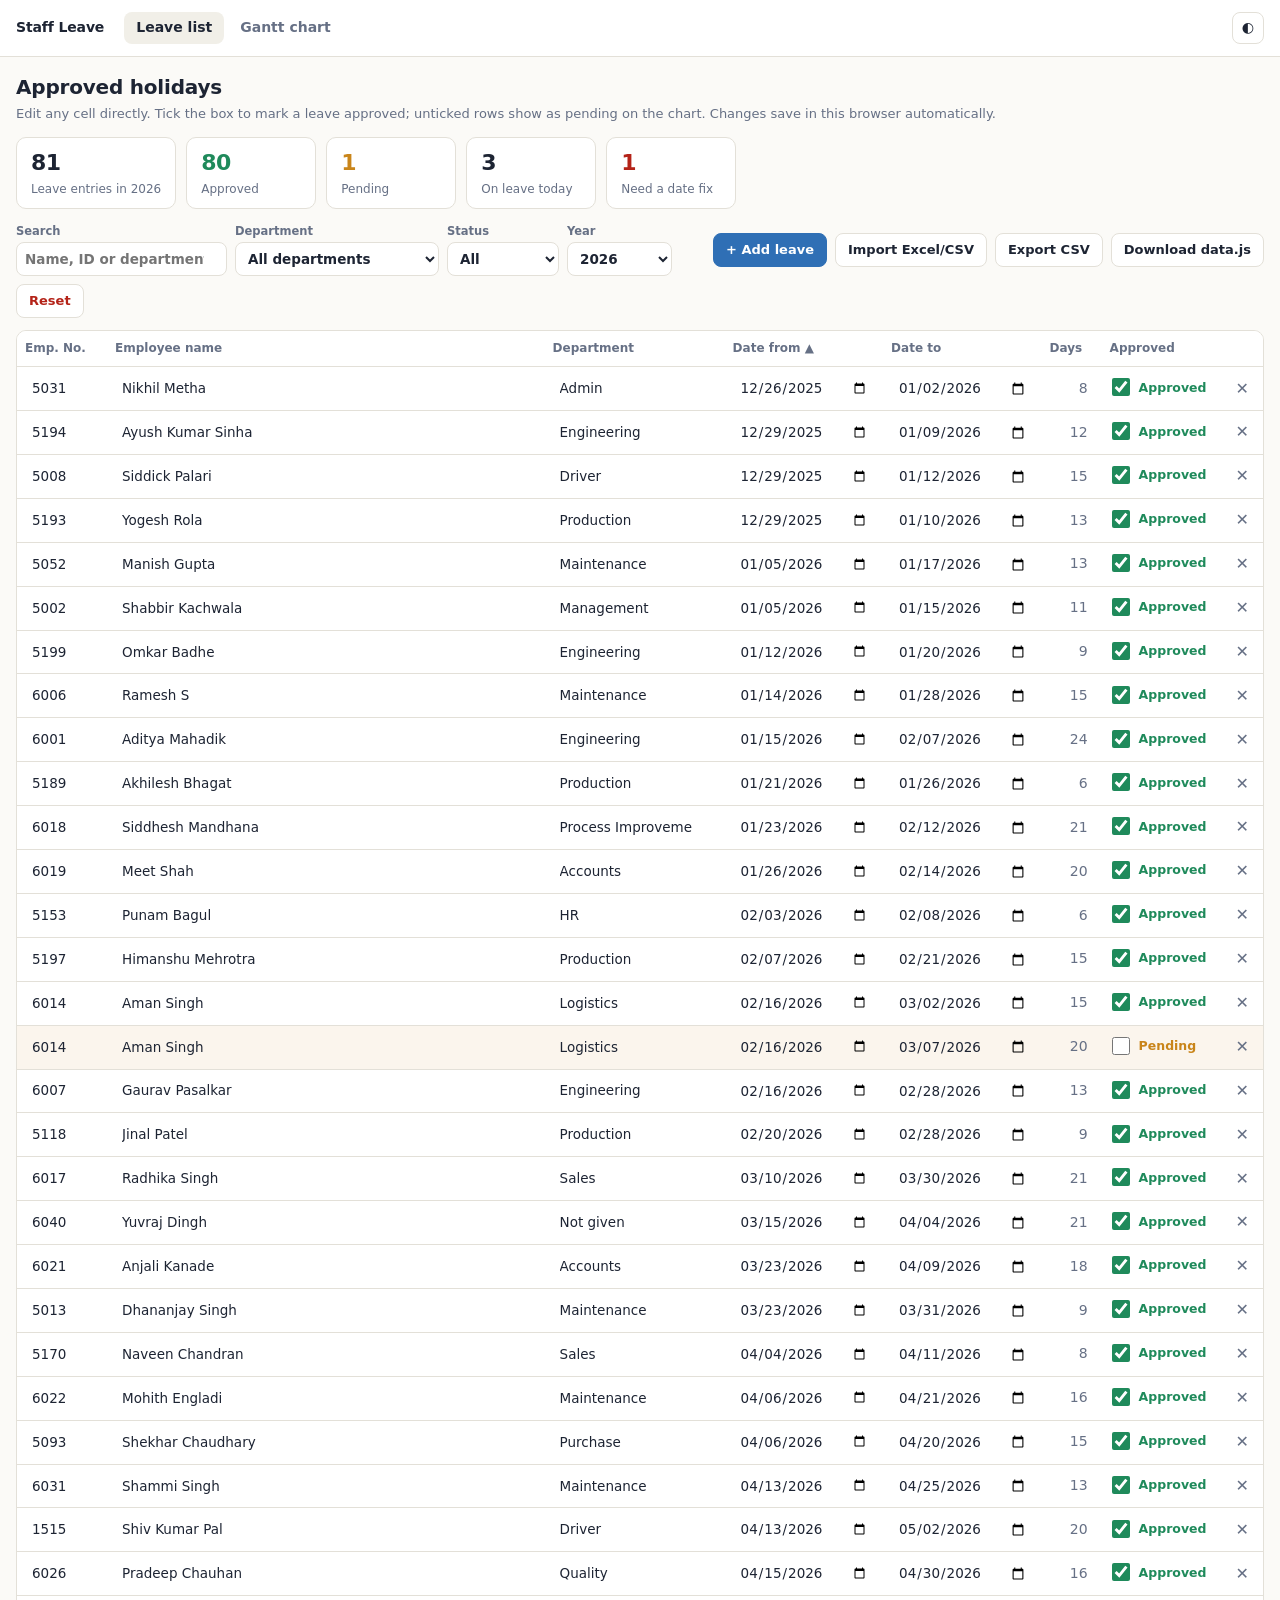
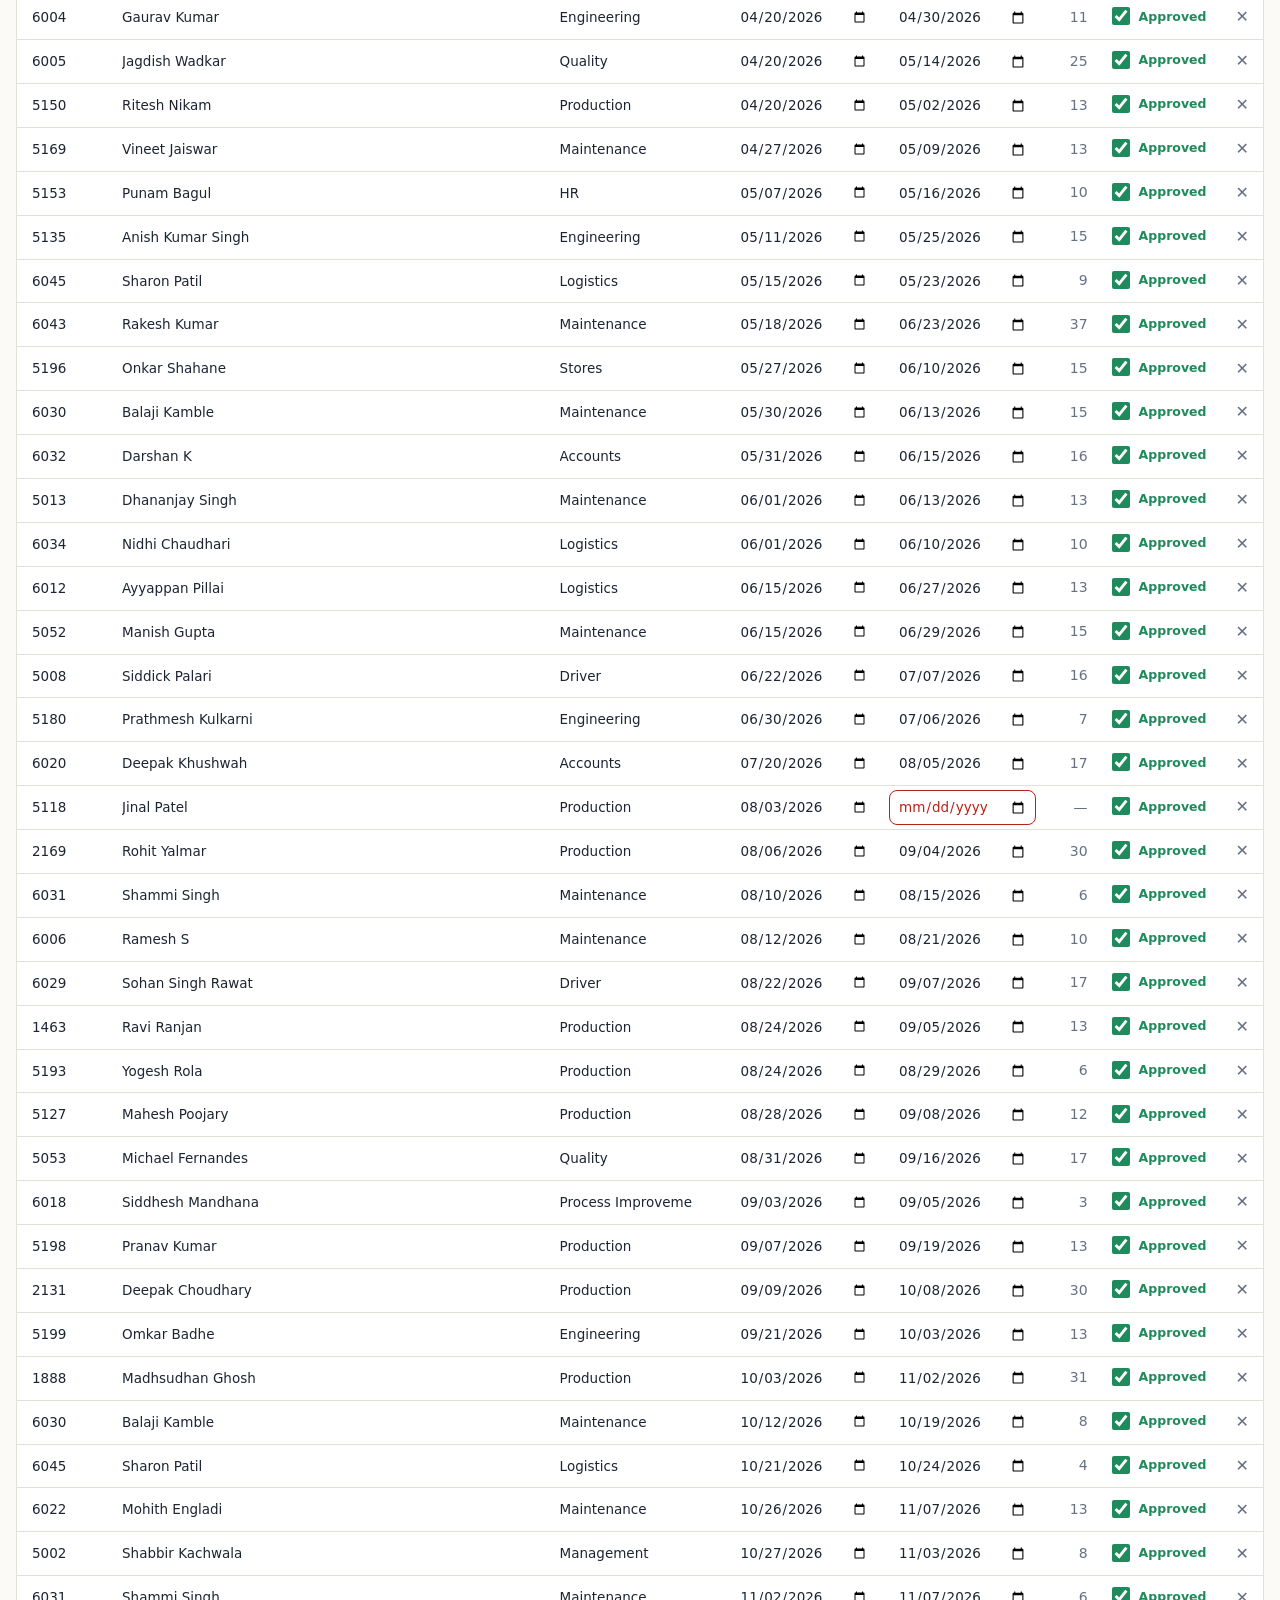
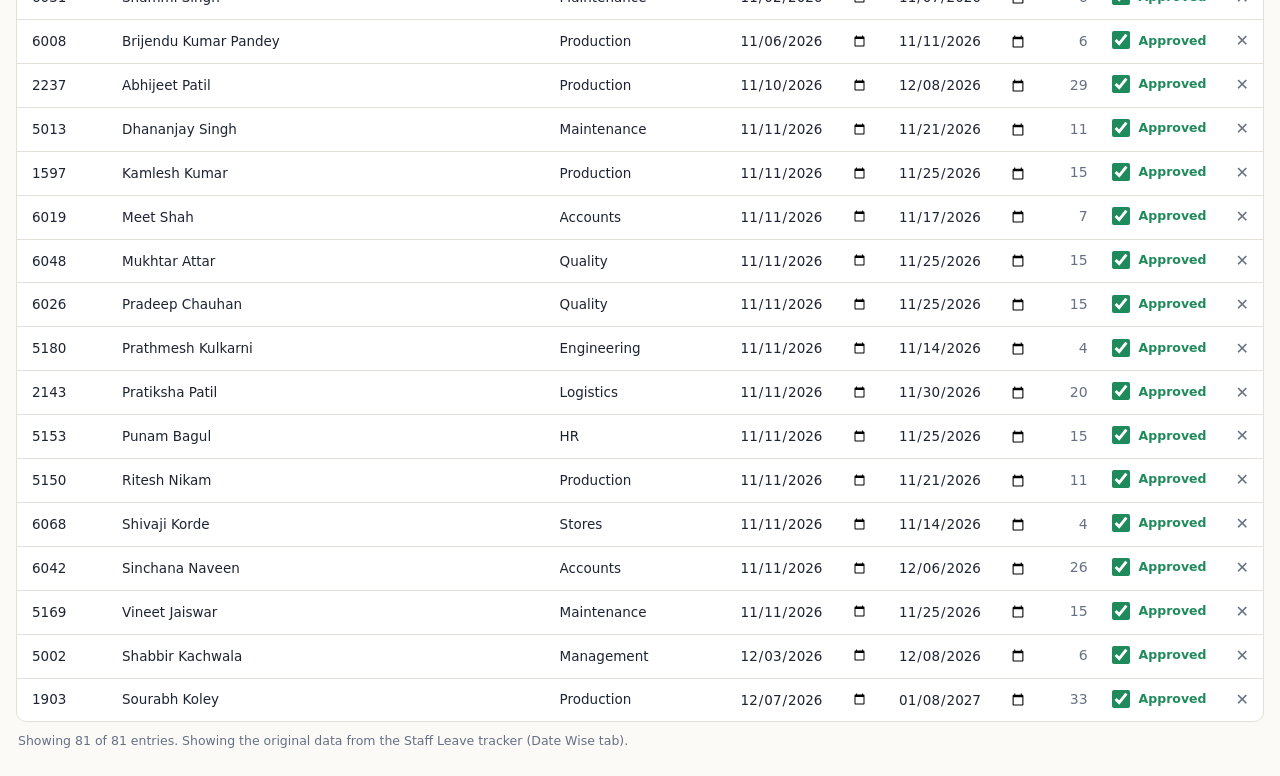
==== index.html @ ffdde956 "Staff leave list and Gantt chart Co-Authored-By: Claude Opus 5.5 <noreply@anthropic.com>" ====
<!DOCTYPE html>
<html lang="en">
<head>
<meta charset="utf-8">
<meta name="viewport" content="width=device-width, initial-scale=1">
<title>Staff Leave List</title>
<link rel="stylesheet" href="style.css">
</head>
<body>
<div class="top">
  <span class="brand">Staff Leave</span>
  <nav class="tabs"><a href="index.html" class="on">Leave list</a><a href="gantt.html">Gantt chart</a></nav>
  <span class="spacer"></span>
  <button class="icon-btn" id="themeBtn" title="Toggle light/dark">◐</button>
</div>
<main>
  <h1>Approved holidays</h1>
  <p class="sub">Edit any cell directly. Tick the box to mark a leave approved; unticked rows show as pending on the chart. Changes save in this browser automatically.</p>

  <div class="stats" id="stats"></div>

  <div class="bar">
    <label class="field">Search<input id="q" type="search" placeholder="Name, ID or department"></label>
    <label class="field">Department<select id="fDept"><option value="">All departments</option></select></label>
    <label class="field">Status<select id="fStatus"><option value="">All</option><option value="1">Approved</option><option value="0">Pending</option></select></label>
    <label class="field">Year<select id="fYear"><option value="2026">2026</option><option value="">All years</option></select></label>
    <span class="spacer"></span>
    <button class="btn primary" id="addBtn">+ Add leave</button>
    <button class="btn" id="importBtn" title="Import an Excel or CSV file with ID, Name, Department, From, To">Import Excel/CSV</button>
    <input type="file" id="file" accept=".xlsx,.xls,.csv" hidden>
    <button class="btn" id="csvBtn">Export CSV</button>
    <button class="btn" id="jsBtn" title="Download a data.js to commit to the repo so everyone sees the same starting data">Download data.js</button>
    <button class="btn danger" id="resetBtn">Reset</button>
  </div>

  <div class="card list-wrap">
    <table class="list">
      <thead><tr>
        <th data-k="id" style="width:90px">Emp. No.</th>
        <th data-k="name">Employee name</th>
        <th data-k="dept" style="width:180px">Department</th>
        <th data-k="from" style="width:150px">Date from</th>
        <th data-k="to" style="width:150px">Date to</th>
        <th data-k="days" style="width:60px">Days</th>
        <th data-k="approved" style="width:120px">Approved</th>
        <th style="width:40px"></th>
      </tr></thead>
      <tbody id="tb"></tbody>
    </table>
  </div>
  <p class="note" id="foot"></p>
  <datalist id="depts"></datalist>
</main>

<script src="data.js"></script>
<script src="shared.js"></script>
<script>
initTheme();
let rows = Store.load();
let sortK = "from", sortDir = 1;
const $ = id => document.getElementById(id);

function persist() { Store.save(rows); renderStats(); }

function deptList() { return [...new Set(rows.map(r => r.dept).filter(Boolean))].sort(); }

function refreshDeptOptions() {
  const cur = $("fDept").value;
  $("fDept").innerHTML = `<option value="">All departments</option>` + deptList().map(d => `<option${d === cur ? " selected" : ""}>${esc(d)}</option>`).join("");
  $("depts").innerHTML = deptList().map(d => `<option value="${esc(d)}">`).join("");
}

function visible() {
  const q = $("q").value.trim().toLowerCase(), dep = $("fDept").value, st = $("fStatus").value, yr = $("fYear").value;
  return rows.filter(r => {
    if (q && !`${r.id} ${r.name} ${r.dept}`.toLowerCase().includes(q)) return false;
    if (dep && r.dept !== dep) return false;
    if (st && String(+r.approved) !== st) return false;
    if (yr) {
      const f = r.from || "", t = r.to || r.from || "";
      if (r._new) return true;
      if (!(f.slice(0, 4) <= yr && (t || f).slice(0, 4) >= yr)) return false;
    }
    return true;
  }).sort((a, b) => {
    if (a._new !== b._new) return a._new ? -1 : 1;
    let x = sortK === "days" ? (leaveDays(a) ?? -1) : a[sortK], y = sortK === "days" ? (leaveDays(b) ?? -1) : b[sortK];
    if (typeof x === "boolean") { x = +x; y = +y; }
    return (x > y ? 1 : x < y ? -1 : 0) * sortDir || (a.name > b.name ? 1 : -1);
  });
}

function renderStats() {
  const yr = $("fYear").value;
  const inYr = rows.filter(r => !yr || ((r.from || "").slice(0, 4) <= yr && ((r.to || r.from || "").slice(0, 4) >= yr)));
  const ap = inYr.filter(r => r.approved).length;
  const today = toISO(new Date());
  const now = new Set(rows.filter(r => r.approved && r.from <= today && r.to >= today).map(r => r.id)).size;
  const bad = rows.filter(r => leaveDays(r) == null).length;
  $("stats").innerHTML =
    `<div class="stat"><b>${inYr.length}</b><span>Leave entries${yr ? " in " + yr : ""}</span></div>` +
    `<div class="stat"><b style="color:var(--ok)">${ap}</b><span>Approved</span></div>` +
    `<div class="stat"><b style="color:var(--pending)">${inYr.length - ap}</b><span>Pending</span></div>` +
    `<div class="stat"><b>${now}</b><span>On leave today</span></div>` +
    (bad ? `<div class="stat"><b class="warn">${bad}</b><span>Need a date fix</span></div>` : "");
}

function render() {
  const vis = visible();
  $("tb").innerHTML = vis.map(r => {
    const d = leaveDays(r);
    const badFrom = !validISO(r.from), badTo = !validISO(r.to) || (validISO(r.from) && r.to < r.from);
    return `<tr data-u="${r.uid}" class="${r.approved ? "" : "pend"}">
      <td><input class="cell" data-f="id" value="${esc(r.id)}" placeholder="ID"></td>
      <td><input class="cell" data-f="name" value="${esc(r.name)}" placeholder="Employee name"></td>
      <td><input class="cell" data-f="dept" value="${esc(r.dept)}" list="depts" placeholder="Department"></td>
      <td><input class="cell${badFrom ? " bad" : ""}" type="date" data-f="from" value="${esc(r.from)}"></td>
      <td><input class="cell${badTo ? " bad" : ""}" type="date" data-f="to" value="${esc(r.to)}" ${badTo ? 'title="Missing or before the start date"' : ""}></td>
      <td class="days">${d ?? "—"}</td>
      <td><label class="ok-toggle"><input type="checkbox" data-f="approved" ${r.approved ? "checked" : ""}>${r.approved ? '<span class="y">Approved</span>' : '<span class="p">Pending</span>'}</label></td>
      <td><button class="del" title="Delete this leave" data-del>✕</button></td>
    </tr>`;
  }).join("") || `<tr><td colspan="8" class="empty">No leave matches these filters.</td></tr>`;
  $("foot").textContent = `Showing ${vis.length} of ${rows.length} entries. ` +
    (Store.isCustom() ? "You have local edits in this browser." : "Showing the original data from the Staff Leave tracker (Date Wise tab).");
  document.querySelectorAll("table.list th[data-k]").forEach(th => {
    th.textContent = th.textContent.replace(/ [▲▼]$/, "") + (th.dataset.k === sortK ? (sortDir > 0 ? " ▲" : " ▼") : "");
  });
  renderStats();
}

$("tb").addEventListener("change", e => {
  const tr = e.target.closest("tr[data-u]"); if (!tr) return;
  const r = rows.find(x => x.uid === tr.dataset.u); const f = e.target.dataset.f; if (!f) return;
  r[f] = f === "approved" ? e.target.checked : e.target.value.trim();
  if (f === "from" && validISO(r.from) && (!validISO(r.to) || r.to < r.from)) r.to = r.from;
  persist();
  if (f === "dept") refreshDeptOptions();
  // re-render only the row so focus/typing flow isn't lost
  const keepFocus = document.activeElement?.dataset?.f;
  render();
  if (keepFocus) document.querySelector(`tr[data-u="${r.uid}"] [data-f="${keepFocus}"]`)?.focus();
});
$("tb").addEventListener("click", e => {
  if (!e.target.hasAttribute("data-del")) return;
  const tr = e.target.closest("tr"); const r = rows.find(x => x.uid === tr.dataset.u);
  if (!confirm(`Delete leave for ${r.name || "this row"} (${fmt(r.from)} – ${fmt(r.to)})?`)) return;
  rows = rows.filter(x => x !== r); persist(); render();
});
document.querySelector("table.list thead").addEventListener("click", e => {
  const k = e.target.dataset.k; if (!k) return;
  sortDir = sortK === k ? -sortDir : 1; sortK = k; render();
});
["q", "fDept", "fStatus", "fYear"].forEach(id => $(id).addEventListener("input", render));

$("addBtn").addEventListener("click", () => {
  const today = toISO(new Date());
  rows.forEach(r => delete r._new);
  const r = { uid: uid(), id: "", name: "", dept: "", from: today, to: today, approved: false, _new: true };
  rows.unshift(r); persist(); render();
  document.querySelector(`tr[data-u="${r.uid}"] [data-f="id"]`)?.focus();
});

$("resetBtn").addEventListener("click", () => {
  if (!confirm("Discard all changes made in this browser and go back to the original sheet data?")) return;
  rows = Store.reset(); refreshDeptOptions(); render();
});

function download(name, text, type) {
  const a = document.createElement("a");
  a.href = URL.createObjectURL(new Blob([text], { type })); a.download = name; a.click();
  setTimeout(() => URL.revokeObjectURL(a.href), 1000);
}
$("csvBtn").addEventListener("click", () => {
  const q = v => `"${String(v ?? "").replace(/"/g, '""')}"`;
  const out = [["Employee No", "Employee Name", "Department", "Date From", "Date To", "Days", "Approved"].join(",")]
    .concat(rows.map(r => [r.id, r.name, r.dept, r.from, r.to, leaveDays(r) ?? "", r.approved ? "Yes" : "No"].map(q).join(",")));
  download("staff-leave.csv", out.join("\n"), "text/csv");
});
$("jsBtn").addEventListener("click", () => {
  const body = rows.map(r => "  " + JSON.stringify([r.id, r.name, r.dept, r.from, r.to, !!r.approved])).join(",\n");
  const hol = JSON.stringify(window.HOLIDAYS, null, 2);
  download("data.js", `// Exported from the Leave list page on ${toISO(new Date())}\nwindow.SEED_LEAVES = [\n${body}\n].map(([id, name, dept, from, to, approved]) => ({ id, name, dept, from, to, approved }));\n\nwindow.HOLIDAYS = ${hol};\n`, "text/javascript");
});

// ---- Import Excel / CSV ----
$("importBtn").addEventListener("click", () => $("file").click());
function loadXLSX() {
  if (window.XLSX) return Promise.resolve();
  return new Promise((ok, fail) => {
    const s = document.createElement("script");
    s.src = "https://cdnjs.cloudflare.com/ajax/libs/xlsx/0.18.5/xlsx.full.min.js";
    s.onload = ok; s.onerror = () => fail(new Error("Could not load the Excel reader"));
    document.head.appendChild(s);
  });
}
$("file").addEventListener("change", async e => {
  const file = e.target.files[0]; e.target.value = ""; if (!file) return;
  try {
    await loadXLSX();
    const wb = XLSX.read(await file.arrayBuffer(), { type: "array", cellDates: false, raw: true });
    const ws = wb.Sheets[wb.SheetNames.includes("Date Wise") ? "Date Wise" : wb.SheetNames[0]];
    const grid = XLSX.utils.sheet_to_json(ws, { header: 1, raw: true, defval: "" });
    // find the header row
    const hi = grid.findIndex(r => r.some(c => /name/i.test(c)) && r.some(c => /from/i.test(c)));
    if (hi < 0) throw new Error("Couldn't find a header row with Name and From/To columns.");
    const H = grid[hi].map(c => String(c).toLowerCase().trim());
    const col = (...re) => H.findIndex(h => re.some(x => x.test(h)));
    let cId = col(/^id$/, /emp.*(no|num|id)/, /^id\b/), cName = col(/name/), cDept = col(/dep/), cFrom = col(/from/, /start/), cTo = col(/^to$/, /\bto\b/, /end/), cAp = col(/approv/, /status/);
    if (cDept < 0 && H[cName + 1] === "") cDept = cName + 1; // the tracker's unlabeled dept column
    const out = [];
    for (const r of grid.slice(hi + 1)) {
      const name = String(r[cName] ?? "").trim(); if (!name) continue;
      const { from, to } = smartRange(r[cFrom], r[cTo]);
      if (!from && !to) continue;
      const apRaw = cAp >= 0 ? String(r[cAp]).toLowerCase() : "yes";
      out.push({ uid: uid(), id: String(r[cId] ?? "").trim(), name, dept: String(r[cDept] ?? "").trim() || "Not given", from, to,
        approved: !/^(no|n|false|0|pending|rejected)$/.test(apRaw.trim()) });
    }
    if (!out.length) throw new Error("No leave rows found in that file.");
    const replace = confirm(`Found ${out.length} leave rows in "${file.name}".\n\nOK = replace the current list\nCancel = add them to the current list`);
    rows = replace ? out : rows.concat(out);
    persist(); refreshDeptOptions(); $("fYear").value = ""; render();
  } catch (err) { alert(err.message); }
});

refreshDeptOptions();
render();
</script>
</body>
</html>
---- style.css ----
:root {
  --bg: #fbfaf7; --surface: #ffffff; --ink: #1d2433; --muted: #667085; --line: #e3e0d8;
  --weekend: #eceae3; --hol: #fde3b0; --hol-ink: #8a4b00; --hol-edge: #e8a13d;
  --leave: #2f6fb5; --pending: #c9851a; --group: #f3f1ea; --accent: #2f6fb5;
  --ok: #1f8a5b; --warn: #b42318; --today: #d1453b; --chip: #f1efe8; --input: #ffffff;
  --heat1: #e6eef8; --heat2: #bcd2ee; --heat3: #7fa8dc;
  color-scheme: light;
}
@media (prefers-color-scheme: dark) {
  :root:not([data-theme="light"]) {
    --bg: #14171d; --surface: #1b1f27; --ink: #e8eaf0; --muted: #98a1b3; --line: #2c323d;
    --weekend: #242934; --hol: #5a3a0c; --hol-ink: #ffcf85; --hol-edge: #b8792a;
    --leave: #5b9bdc; --pending: #e0a240; --group: #20252e; --accent: #5b9bdc;
    --ok: #4cc38a; --warn: #f97066; --today: #ff6b5e; --chip: #252a34; --input: #141821;
    --heat1: #1f3047; --heat2: #2b4a73; --heat3: #3d6aa6;
    color-scheme: dark;
  }
}
:root[data-theme="dark"] {
  --bg: #14171d; --surface: #1b1f27; --ink: #e8eaf0; --muted: #98a1b3; --line: #2c323d;
  --weekend: #242934; --hol: #5a3a0c; --hol-ink: #ffcf85; --hol-edge: #b8792a;
  --leave: #5b9bdc; --pending: #e0a240; --group: #20252e; --accent: #5b9bdc;
  --ok: #4cc38a; --warn: #f97066; --today: #ff6b5e; --chip: #252a34; --input: #141821;
  --heat1: #1f3047; --heat2: #2b4a73; --heat3: #3d6aa6;
  color-scheme: dark;
}
* { box-sizing: border-box; }
body { margin: 0; background: var(--bg); color: var(--ink); font: 14px/1.4 "Avenir Next", "Segoe UI", system-ui, -apple-system, Helvetica, Arial, sans-serif; }
a { color: var(--accent); }
button, input, select { font: inherit; color: inherit; }

/* Top bar */
.top { display: flex; align-items: center; gap: 12px; flex-wrap: wrap; padding: 12px 16px; border-bottom: 1px solid var(--line); background: var(--surface); position: sticky; top: 0; z-index: 20; }
.brand { font-weight: 700; letter-spacing: -0.01em; margin-right: 8px; }
.tabs { display: flex; gap: 4px; }
.tabs a { text-decoration: none; color: var(--muted); padding: 6px 12px; border-radius: 8px; font-weight: 600; }
.tabs a.on { background: var(--chip); color: var(--ink); }
.spacer { flex: 1; }
.icon-btn { border: 1px solid var(--line); background: var(--surface); border-radius: 8px; padding: 5px 9px; cursor: pointer; }

main { padding: 16px; max-width: 1400px; margin: 0 auto; }
h1 { font-size: 20px; margin: 0 0 4px; font-weight: 650; letter-spacing: -0.01em; }
.sub { color: var(--muted); font-size: 13px; margin: 0 0 14px; }

/* Controls */
.bar { display: flex; flex-wrap: wrap; gap: 8px; align-items: center; margin-bottom: 12px; }
.field { display: inline-flex; flex-direction: column; gap: 3px; font-size: 11.5px; color: var(--muted); font-weight: 600; }
.field input, .field select, input.cell, select.cell { background: var(--input); border: 1px solid var(--line); border-radius: 8px; padding: 6px 8px; font-size: 13.5px; color: var(--ink); min-height: 34px; }
.btn { border: 1px solid var(--line); background: var(--surface); border-radius: 8px; padding: 7px 12px; cursor: pointer; font-weight: 600; font-size: 13px; min-height: 34px; }
.btn:hover { border-color: var(--muted); }
.btn.primary { background: var(--accent); border-color: var(--accent); color: #fff; }
.btn.danger { color: var(--warn); }
.chips { display: flex; flex-wrap: wrap; gap: 6px; }
.chip { border: 1px solid var(--line); background: var(--surface); border-radius: 999px; padding: 4px 10px; font-size: 12.5px; cursor: pointer; user-select: none; }
.chip.on { background: var(--accent); border-color: var(--accent); color: #fff; }
.chip .n { opacity: .7; margin-left: 4px; font-size: 11.5px; }

.stats { display: flex; flex-wrap: wrap; gap: 10px; margin-bottom: 14px; }
.stat { background: var(--surface); border: 1px solid var(--line); border-radius: 10px; padding: 10px 14px; min-width: 130px; }
.stat b { display: block; font-size: 22px; font-weight: 700; letter-spacing: -0.02em; }
.stat span { color: var(--muted); font-size: 12px; }

.card { background: var(--surface); border: 1px solid var(--line); border-radius: 10px; }
.muted { color: var(--muted); }
.note { color: var(--muted); font-size: 12.5px; margin: 10px 2px; }
.warn { color: var(--warn); }

/* Leave list */
.list-wrap { overflow-x: auto; }
table.list { width: 100%; border-collapse: collapse; min-width: 820px; }
table.list th { text-align: left; font-size: 12px; color: var(--muted); font-weight: 650; padding: 9px 8px; border-bottom: 1px solid var(--line); position: sticky; top: 0; background: var(--surface); cursor: pointer; white-space: nowrap; }
table.list td { padding: 4px 6px; border-bottom: 1px solid var(--line); vertical-align: middle; }
table.list tr:last-child td { border-bottom: 0; }
table.list tr.pend td { background: color-mix(in srgb, var(--pending) 8%, transparent); }
table.list input.cell, table.list select.cell { width: 100%; border-color: transparent; background: transparent; }
table.list input.cell:hover, table.list input.cell:focus { border-color: var(--line); background: var(--input); outline: none; }
table.list input.cell.bad { border-color: var(--warn); color: var(--warn); }
td.days { text-align: right; font-variant-numeric: tabular-nums; color: var(--muted); padding-right: 14px !important; }
.ok-toggle { display: inline-flex; align-items: center; gap: 6px; cursor: pointer; font-size: 12.5px; font-weight: 600; }
.ok-toggle input { width: 18px; height: 18px; accent-color: var(--ok); cursor: pointer; }
.ok-toggle .y { color: var(--ok); }
.ok-toggle .p { color: var(--pending); }
.del { border: 0; background: none; color: var(--muted); cursor: pointer; font-size: 16px; padding: 4px 8px; border-radius: 6px; }
.del:hover { color: var(--warn); background: var(--chip); }

/* Gantt */
.legend { display: flex; flex-wrap: wrap; gap: 8px 16px; margin: 4px 0 10px; font-size: 12.5px; color: var(--muted); }
.legend span { display: inline-flex; align-items: center; gap: 6px; }
.sw { width: 18px; height: 12px; border-radius: 3px; border: 1px solid var(--line); display: inline-block; }
.sw.l { background: var(--leave); border-color: var(--leave); }
.sw.p { background: repeating-linear-gradient(135deg, var(--pending) 0 3px, transparent 3px 6px); border-color: var(--pending); }
.sw.wk { background: var(--weekend); }
.sw.lw { background: color-mix(in srgb, var(--leave) 55%, var(--weekend)); border-color: var(--leave); }
.sw.hol { background: var(--hol); border-color: var(--hol-edge); }
.sw.td { background: var(--today); border-color: var(--today); width: 3px; }
.gwrap { overflow: auto; max-height: calc(100vh - 120px); border: 1px solid var(--line); border-radius: 10px; background: var(--surface); }
table.g { border-collapse: separate; border-spacing: 0; min-width: max-content; }
table.g th, table.g td { padding: 0; text-align: center; }
table.g .name { position: sticky; left: 0; z-index: 2; background: var(--surface); text-align: left; min-width: 190px; max-width: 190px; padding: 0 10px; border-right: 1px solid var(--line); border-bottom: 1px solid var(--line); white-space: nowrap; overflow: hidden; text-overflow: ellipsis; }
table.g .name small { color: var(--muted); font-weight: 400; margin-left: 4px; }
table.g thead th { position: sticky; background: var(--surface); z-index: 3; }
table.g thead tr:nth-child(1) th { top: 0; }
table.g thead tr:nth-child(2) th { top: 26px; }
table.g thead tr:nth-child(3) th { top: 44px; }
table.g thead .name { z-index: 4; }
.day { width: 26px; min-width: 26px; height: 28px; font-size: 11px; border-right: 1px solid var(--line); border-bottom: 1px solid var(--line); }
table.g.compact .day { width: 14px; min-width: 14px; font-size: 0; }
table.g.compact thead .dnum { font-size: 9px; }
thead .mon { height: 26px; font-size: 12px; font-weight: 650; text-align: left !important; padding-left: 8px !important; border-bottom: 1px solid var(--line); border-right: 1px solid var(--line); white-space: nowrap; overflow: hidden; }
thead .dow { font-size: 10px; color: var(--muted); height: 18px; border-bottom: 0; }
thead .dnum { height: 20px; }
.wk { background: var(--weekend); }
.hol { background: var(--hol); color: var(--hol-ink); }
thead .hol { font-weight: 700; }
.today { box-shadow: inset 2px 0 0 var(--today), inset -2px 0 0 var(--today); }
thead .today.dnum { background: var(--today); color: #fff; font-weight: 700; }
td.l { background: var(--leave); border-right-color: rgba(255,255,255,.22); }
td.l.wk { background: color-mix(in srgb, var(--leave) 55%, var(--weekend)); }
td.l.hol { background: color-mix(in srgb, var(--leave) 55%, var(--hol-edge)); }
td.p { background: repeating-linear-gradient(135deg, var(--pending) 0 3px, transparent 3px 6px); box-shadow: inset 0 2px 0 var(--pending), inset 0 -2px 0 var(--pending); }
td.l.s { border-top-left-radius: 6px; border-bottom-left-radius: 6px; }
td.l.e { border-top-right-radius: 6px; border-bottom-right-radius: 6px; }
tr.grp th, tr.grp td { background: var(--group); height: 24px; font-size: 12px; font-weight: 650; color: var(--muted); text-align: left; border-bottom: 1px solid var(--line); }
tr.grp .name { background: var(--group); }
tr.tot th, tr.tot td { font-size: 11px; font-weight: 650; height: 30px; position: sticky; bottom: 0; z-index: 1; background: var(--surface); border-top: 2px solid var(--line); }
tr.tot .name { z-index: 3; }
tr.tot td.h1 { background: var(--heat1); } tr.tot td.h2 { background: var(--heat2); } tr.tot td.h3 { background: var(--heat3); color: #fff; }
table.g.compact tr.tot td { font-size: 0; }
tbody tr:not(.grp):not(.tot):hover .name { background: var(--chip); }
.empty { padding: 40px; text-align: center; color: var(--muted); }

@media (max-width: 640px) {
  main { padding: 12px 16px; }
  table.g .name { min-width: 120px; max-width: 120px; }
  .stat { min-width: 0; flex: 1 1 40%; }
}
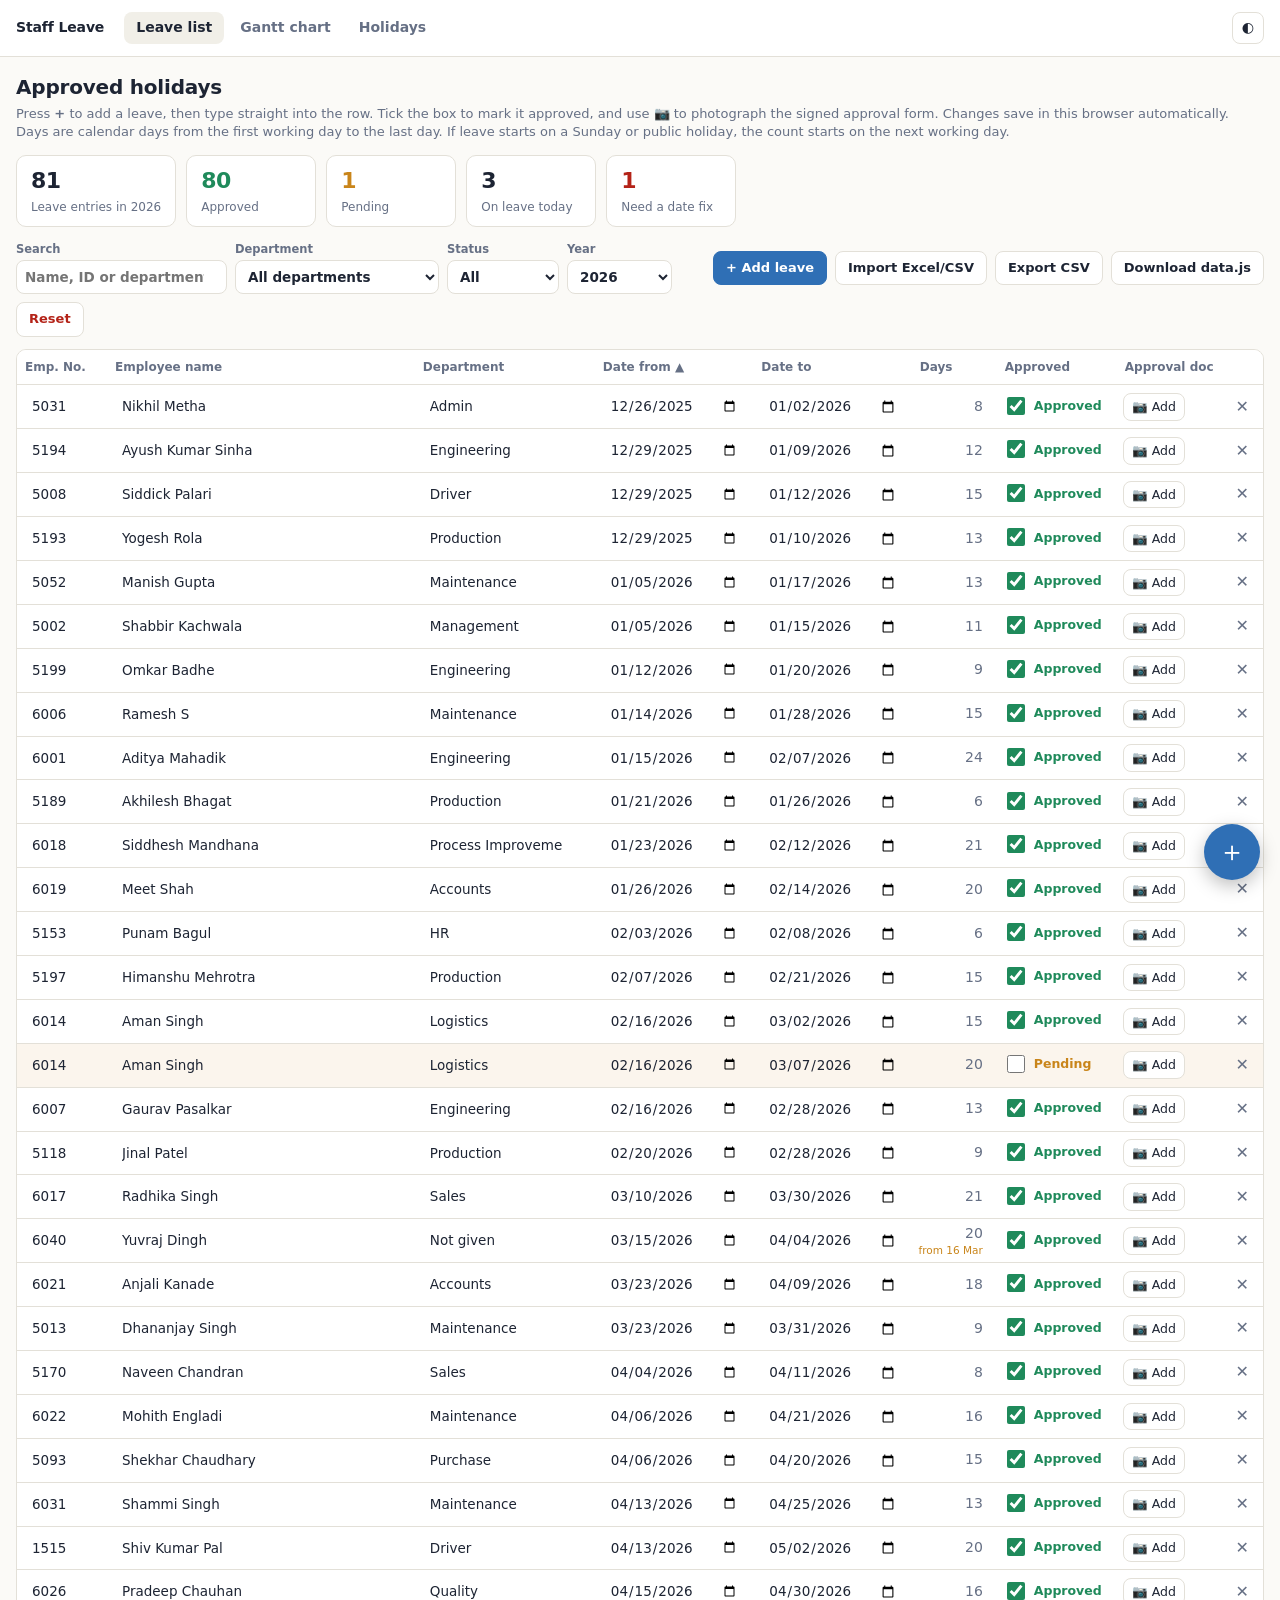
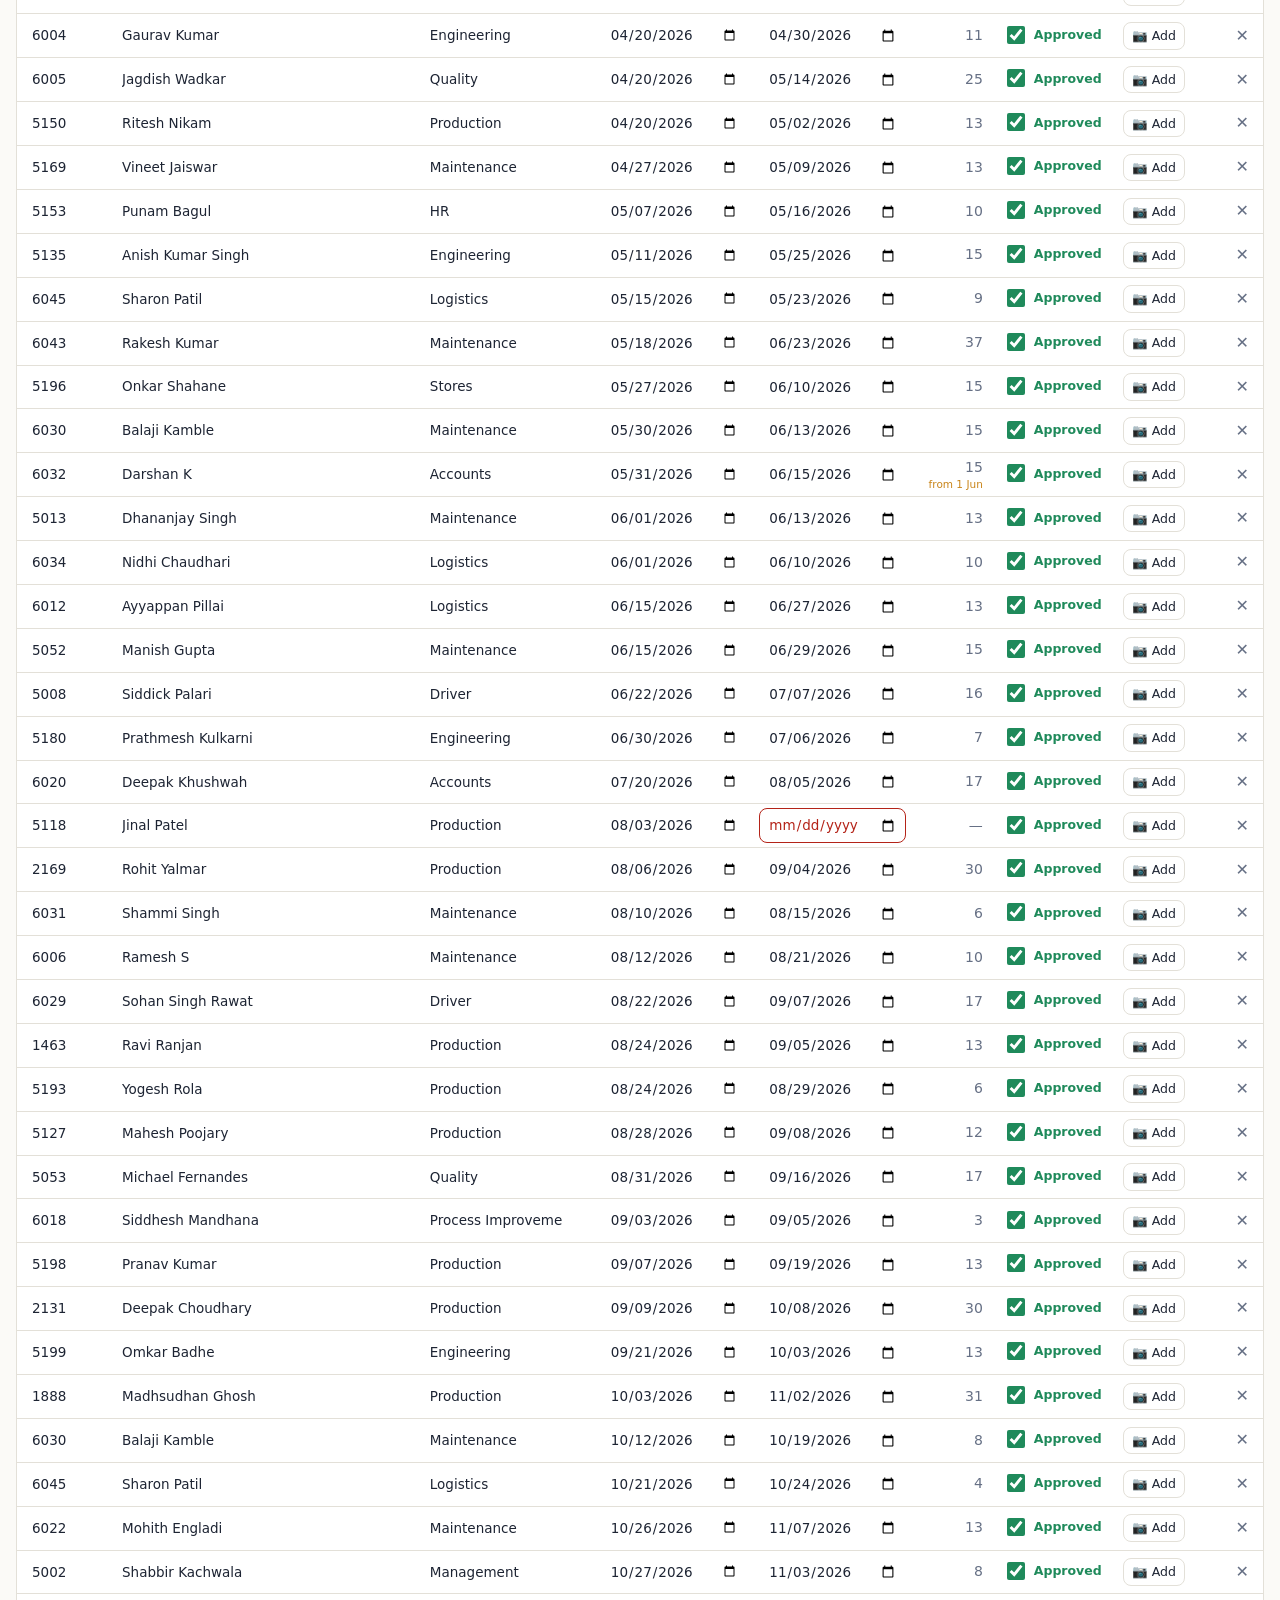
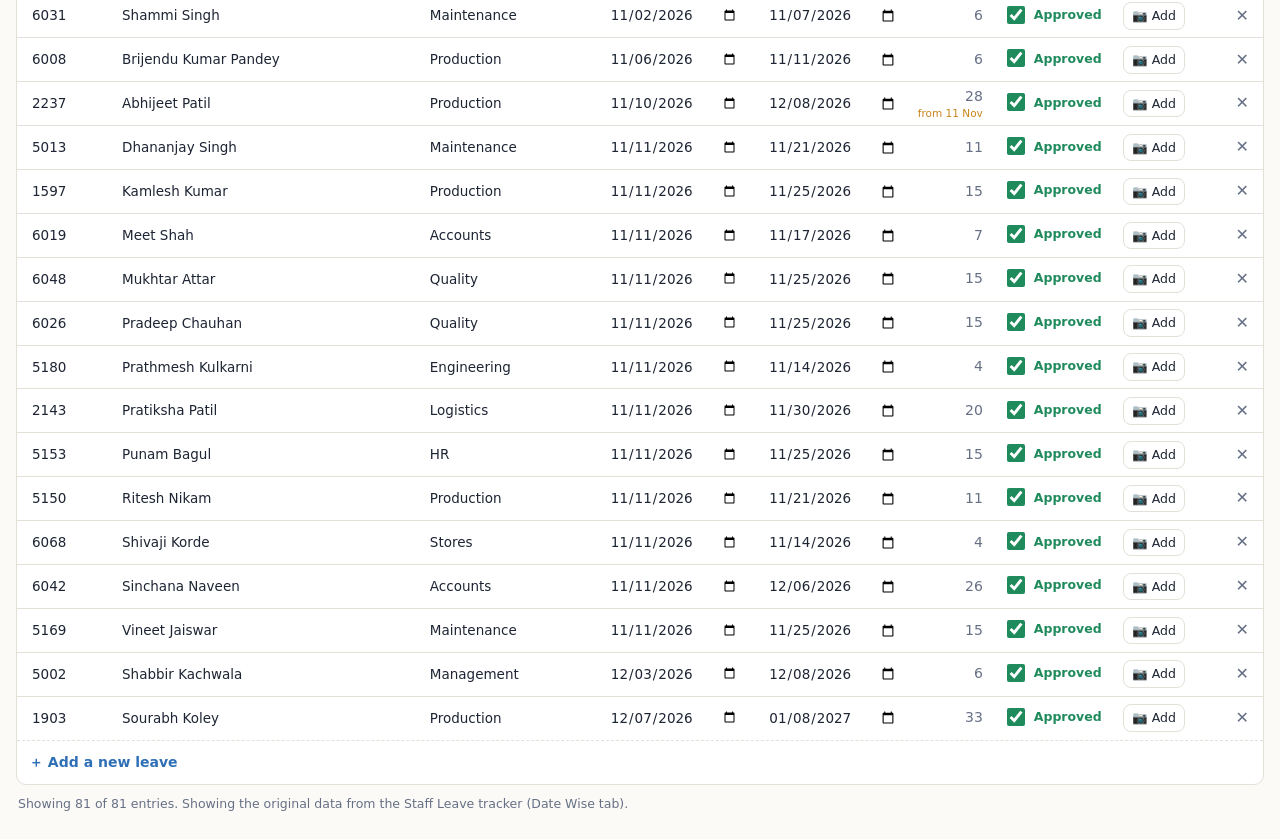
==== commit d31c4a0c: "Add leave via + row, approval photos, 2027 holidays, Sunday-only weekend, start-day rule Co-Authored" ====
--- a/index.html
+++ b/index.html
@@ -9,13 +9,14 @@
 <body>
 <div class="top">
   <span class="brand">Staff Leave</span>
-  <nav class="tabs"><a href="index.html" class="on">Leave list</a><a href="gantt.html">Gantt chart</a></nav>
+  <nav class="tabs"><a href="index.html" class="on">Leave list</a><a href="gantt.html">Gantt chart</a><a href="holidays.html">Holidays</a></nav>
   <span class="spacer"></span>
   <button class="icon-btn" id="themeBtn" title="Toggle light/dark">◐</button>
 </div>
 <main>
   <h1>Approved holidays</h1>
-  <p class="sub">Edit any cell directly. Tick the box to mark a leave approved; unticked rows show as pending on the chart. Changes save in this browser automatically.</p>
+  <p class="sub">Press <b>+</b> to add a leave, then type straight into the row. Tick the box to mark it approved, and use 📷 to photograph the signed approval form. Changes save in this browser automatically.<br>
+  Days are calendar days from the first working day to the last day. If leave starts on a Sunday or public holiday, the count starts on the next working day.</p>
 
   <div class="stats" id="stats"></div>
 
@@ -23,9 +24,10 @@
     <label class="field">Search<input id="q" type="search" placeholder="Name, ID or department"></label>
     <label class="field">Department<select id="fDept"><option value="">All departments</option></select></label>
     <label class="field">Status<select id="fStatus"><option value="">All</option><option value="1">Approved</option><option value="0">Pending</option></select></label>
-    <label class="field">Year<select id="fYear"><option value="2026">2026</option><option value="">All years</option></select></label>
+    <label class="field">Year<select id="fYear"><option value="2026">2026</option><option value="2027">2027</option><option value="">All years</option></select></label>
     <span class="spacer"></span>
-    <button class="btn primary" id="addBtn">+ Add leave</button>
+    <button class="btn primary" id="addBtn" title="Add a new leave line">+ Add leave</button>
+    <input type="file" id="cam" accept="image/*" capture="environment" hidden>
     <button class="btn" id="importBtn" title="Import an Excel or CSV file with ID, Name, Department, From, To">Import Excel/CSV</button>
     <input type="file" id="file" accept=".xlsx,.xls,.csv" hidden>
     <button class="btn" id="csvBtn">Export CSV</button>
@@ -41,13 +43,26 @@
         <th data-k="dept" style="width:180px">Department</th>
         <th data-k="from" style="width:150px">Date from</th>
         <th data-k="to" style="width:150px">Date to</th>
-        <th data-k="days" style="width:60px">Days</th>
+        <th data-k="days" style="width:80px">Days</th>
         <th data-k="approved" style="width:120px">Approved</th>
+        <th data-k="doc" style="width:96px">Approval doc</th>
         <th style="width:40px"></th>
       </tr></thead>
       <tbody id="tb"></tbody>
+      <tfoot><tr><td colspan="9"><button class="add-row" id="addRow">＋ Add a new leave</button></td></tr></tfoot>
     </table>
   </div>
+  <button class="fab" id="fab" title="Add a new leave" aria-label="Add a new leave">＋</button>
+  <dialog id="docDlg">
+    <div class="dlg-head"><b id="docTitle"></b><button class="del" id="docClose" aria-label="Close">✕</button></div>
+    <img id="docImg" alt="Signed approval document">
+    <div class="dlg-foot">
+      <button class="btn" id="docReplace">📷 Retake / replace</button>
+      <a class="btn" id="docSave" download>Download</a>
+      <span class="spacer"></span>
+      <button class="btn danger" id="docRemove">Remove photo</button>
+    </div>
+  </dialog>
   <p class="note" id="foot"></p>
   <datalist id="depts"></datalist>
 </main>
@@ -95,7 +110,7 @@
   const inYr = rows.filter(r => !yr || ((r.from || "").slice(0, 4) <= yr && ((r.to || r.from || "").slice(0, 4) >= yr)));
   const ap = inYr.filter(r => r.approved).length;
   const today = toISO(new Date());
-  const now = new Set(rows.filter(r => r.approved && r.from <= today && r.to >= today).map(r => r.id)).size;
+  const now = new Set(rows.filter(r => { const st = effStart(r); return r.approved && st && st <= today && r.to >= today; }).map(r => r.id)).size;
   const bad = rows.filter(r => leaveDays(r) == null).length;
   $("stats").innerHTML =
     `<div class="stat"><b>${inYr.length}</b><span>Leave entries${yr ? " in " + yr : ""}</span></div>` +
@@ -116,11 +131,12 @@
       <td><input class="cell" data-f="dept" value="${esc(r.dept)}" list="depts" placeholder="Department"></td>
       <td><input class="cell${badFrom ? " bad" : ""}" type="date" data-f="from" value="${esc(r.from)}"></td>
       <td><input class="cell${badTo ? " bad" : ""}" type="date" data-f="to" value="${esc(r.to)}" ${badTo ? 'title="Missing or before the start date"' : ""}></td>
-      <td class="days">${d ?? "—"}</td>
+      <td class="days">${d ?? "—"}${(() => { const s = effStart(r); return s && s !== r.from ? `<small title="Leave starts on a Sunday/holiday, so the count starts on the next working day">from ${fmt(s).replace(/ \d{4}$/, "")}</small>` : ""; })()}</td>
       <td><label class="ok-toggle"><input type="checkbox" data-f="approved" ${r.approved ? "checked" : ""}>${r.approved ? '<span class="y">Approved</span>' : '<span class="p">Pending</span>'}</label></td>
+      <td>${r.doc ? `<button class="doc-btn has" data-view title="View the signed approval">📄 View</button>` : `<button class="doc-btn" data-cam title="Take a photo of the signed approval form">📷 Add</button>`}</td>
       <td><button class="del" title="Delete this leave" data-del>✕</button></td>
     </tr>`;
-  }).join("") || `<tr><td colspan="8" class="empty">No leave matches these filters.</td></tr>`;
+  }).join("") || `<tr><td colspan="9" class="empty">No leave matches these filters.</td></tr>`;
   $("foot").textContent = `Showing ${vis.length} of ${rows.length} entries. ` +
     (Store.isCustom() ? "You have local edits in this browser." : "Showing the original data from the Staff Leave tracker (Date Wise tab).");
   document.querySelectorAll("table.list th[data-k]").forEach(th => {
@@ -141,11 +157,52 @@
   render();
   if (keepFocus) document.querySelector(`tr[data-u="${r.uid}"] [data-f="${keepFocus}"]`)?.focus();
 });
+let camFor = null, viewing = null;
 $("tb").addEventListener("click", e => {
-  if (!e.target.hasAttribute("data-del")) return;
-  const tr = e.target.closest("tr"); const r = rows.find(x => x.uid === tr.dataset.u);
+  const btn = e.target.closest("button"); if (!btn) return;
+  const tr = btn.closest("tr[data-u]"); if (!tr) return;
+  const r = rows.find(x => x.uid === tr.dataset.u);
+  if (btn.hasAttribute("data-cam")) { camFor = r; $("cam").click(); return; }
+  if (btn.hasAttribute("data-view")) { openDoc(r); return; }
+  if (!btn.hasAttribute("data-del")) return;
   if (!confirm(`Delete leave for ${r.name || "this row"} (${fmt(r.from)} – ${fmt(r.to)})?`)) return;
+  if (r.doc) Docs.del(r.uid).catch(() => {});
   rows = rows.filter(x => x !== r); persist(); render();
+});
+
+// ---- Approval photo ----
+$("cam").addEventListener("change", async e => {
+  const file = e.target.files[0]; e.target.value = "";
+  const r = camFor; camFor = null;
+  if (!file || !r) return;
+  try {
+    const blob = await shrinkImage(file);
+    await Docs.put(r.uid, blob);
+    r.doc = true; r.approved = true; // a signed form means it's approved
+    persist(); render();
+    if ($("docDlg").open) openDoc(r);
+  } catch (err) { alert("Couldn't save the photo: " + err.message); }
+});
+async function openDoc(r) {
+  viewing = r;
+  const blob = await Docs.get(r.uid).catch(() => null);
+  if (!blob) {
+    if (confirm("The photo for this leave isn't stored in this browser (it was taken on another device or the browser data was cleared). Take a new one?")) { camFor = r; $("cam").click(); }
+    return;
+  }
+  const url = URL.createObjectURL(blob);
+  $("docImg").src = url; $("docSave").href = url;
+  $("docSave").download = `approval-${(r.name || "leave").replace(/\W+/g, "-")}-${r.from}.jpg`;
+  $("docTitle").textContent = `${r.name} · ${fmt(r.from)} – ${fmt(r.to)}`;
+  if (!$("docDlg").open) $("docDlg").showModal();
+}
+$("docClose").addEventListener("click", () => $("docDlg").close());
+$("docDlg").addEventListener("click", e => { if (e.target === $("docDlg")) $("docDlg").close(); });
+$("docReplace").addEventListener("click", () => { camFor = viewing; $("cam").click(); });
+$("docRemove").addEventListener("click", async () => {
+  if (!viewing || !confirm("Remove the approval photo for this leave?")) return;
+  await Docs.del(viewing.uid).catch(() => {});
+  viewing.doc = false; persist(); $("docDlg").close(); render();
 });
 document.querySelector("table.list thead").addEventListener("click", e => {
   const k = e.target.dataset.k; if (!k) return;
@@ -153,12 +210,22 @@
 });
 ["q", "fDept", "fStatus", "fYear"].forEach(id => $(id).addEventListener("input", render));
 
-$("addBtn").addEventListener("click", () => {
+function addLeave() {
   const today = toISO(new Date());
   rows.forEach(r => delete r._new);
   const r = { uid: uid(), id: "", name: "", dept: "", from: today, to: today, approved: false, _new: true };
   rows.unshift(r); persist(); render();
-  document.querySelector(`tr[data-u="${r.uid}"] [data-f="id"]`)?.focus();
+  const el = document.querySelector(`tr[data-u="${r.uid}"] [data-f="id"]`);
+  el?.scrollIntoView({ block: "center", behavior: "smooth" }); el?.focus({ preventScroll: true });
+}
+["addBtn", "addRow", "fab"].forEach(id => $(id).addEventListener("click", addLeave));
+// Typing an employee number fills name/department from earlier leaves
+$("tb").addEventListener("change", e => {
+  if (e.target.dataset.f !== "id") return;
+  const tr = e.target.closest("tr[data-u]"); const r = rows.find(x => x.uid === tr.dataset.u);
+  const prev = rows.filter(x => x !== r && x.id === r.id && x.name).sort((a, b) => a.from < b.from ? 1 : -1)[0];
+  if (prev && !r.name) { r.name = prev.name; if (!r.dept) r.dept = prev.dept; persist(); render();
+    document.querySelector(`tr[data-u="${r.uid}"] [data-f="from"]`)?.focus(); }
 });
 
 $("resetBtn").addEventListener("click", () => {
@@ -173,14 +240,14 @@
 }
 $("csvBtn").addEventListener("click", () => {
   const q = v => `"${String(v ?? "").replace(/"/g, '""')}"`;
-  const out = [["Employee No", "Employee Name", "Department", "Date From", "Date To", "Days", "Approved"].join(",")]
-    .concat(rows.map(r => [r.id, r.name, r.dept, r.from, r.to, leaveDays(r) ?? "", r.approved ? "Yes" : "No"].map(q).join(",")));
+  const out = [["Employee No", "Employee Name", "Department", "Date From", "Date To", "Days", "Approved", "Approval doc"].join(",")]
+    .concat(rows.map(r => [r.id, r.name, r.dept, r.from, r.to, leaveDays(r) ?? "", r.approved ? "Yes" : "No", r.doc ? "Yes" : "No"].map(q).join(",")));
   download("staff-leave.csv", out.join("\n"), "text/csv");
 });
 $("jsBtn").addEventListener("click", () => {
-  const body = rows.map(r => "  " + JSON.stringify([r.id, r.name, r.dept, r.from, r.to, !!r.approved])).join(",\n");
-  const hol = JSON.stringify(window.HOLIDAYS, null, 2);
-  download("data.js", `// Exported from the Leave list page on ${toISO(new Date())}\nwindow.SEED_LEAVES = [\n${body}\n].map(([id, name, dept, from, to, approved]) => ({ id, name, dept, from, to, approved }));\n\nwindow.HOLIDAYS = ${hol};\n`, "text/javascript");
+  const body = rows.map(r => "  " + JSON.stringify([r.id, r.name, r.dept, r.from, r.to, !!r.approved, r.uid])).join(",\n");
+  const hol = window.HOLIDAY_LIST.map(h => "  " + JSON.stringify(h)).join(",\n");
+  download("data.js", `// Exported from the Leave list page on ${toISO(new Date())}\n// Approval photos are not included; they stay in the browser that took them.\nwindow.SEED_LEAVES = [\n${body}\n].map(([id, name, dept, from, to, approved, uid]) => ({ id, name, dept, from, to, approved, uid }));\n\nwindow.HOLIDAY_LIST = [\n${hol}\n];\n`, "text/javascript");
 });
 
 // ---- Import Excel / CSV ----
--- a/style.css
+++ b/style.css
@@ -67,7 +67,7 @@
 
 /* Leave list */
 .list-wrap { overflow-x: auto; }
-table.list { width: 100%; border-collapse: collapse; min-width: 820px; }
+table.list { width: 100%; border-collapse: collapse; min-width: 960px; }
 table.list th { text-align: left; font-size: 12px; color: var(--muted); font-weight: 650; padding: 9px 8px; border-bottom: 1px solid var(--line); position: sticky; top: 0; background: var(--surface); cursor: pointer; white-space: nowrap; }
 table.list td { padding: 4px 6px; border-bottom: 1px solid var(--line); vertical-align: middle; }
 table.list tr:last-child td { border-bottom: 0; }
@@ -80,6 +80,36 @@
 .ok-toggle input { width: 18px; height: 18px; accent-color: var(--ok); cursor: pointer; }
 .ok-toggle .y { color: var(--ok); }
 .ok-toggle .p { color: var(--pending); }
+td.days small { display: block; font-size: 10.5px; color: var(--pending); white-space: nowrap; }
+table.list tfoot td { padding: 0; border: 0; }
+.add-row { width: 100%; border: 0; border-top: 1px dashed var(--line); background: none; color: var(--accent); font-weight: 650; padding: 12px; cursor: pointer; text-align: left; font-size: 14px; }
+.add-row:hover { background: var(--chip); }
+.fab { position: fixed; right: 20px; bottom: 20px; width: 56px; height: 56px; border-radius: 50%; border: 0; background: var(--accent); color: #fff; font-size: 28px; line-height: 1; cursor: pointer; box-shadow: 0 6px 18px rgba(0,0,0,.25); z-index: 30; }
+.fab:hover { filter: brightness(1.08); }
+.doc-btn { border: 1px solid var(--line); background: var(--surface); border-radius: 8px; padding: 4px 8px; cursor: pointer; font-size: 12.5px; white-space: nowrap; }
+.doc-btn.has { border-color: var(--ok); color: var(--ok); font-weight: 600; }
+dialog#docDlg { border: 1px solid var(--line); border-radius: 12px; padding: 0; background: var(--surface); color: var(--ink); width: min(900px, calc(100vw - 32px)); max-height: calc(100vh - 32px); }
+dialog#docDlg::backdrop { background: rgba(0,0,0,.55); }
+.dlg-head, .dlg-foot { display: flex; align-items: center; gap: 8px; padding: 10px 14px; }
+.dlg-head { border-bottom: 1px solid var(--line); justify-content: space-between; }
+.dlg-foot { border-top: 1px solid var(--line); flex-wrap: wrap; }
+.dlg-foot a.btn { text-decoration: none; color: inherit; display: inline-flex; align-items: center; }
+#docImg { display: block; max-width: 100%; max-height: calc(100vh - 160px); margin: 0 auto; object-fit: contain; background: var(--chip); }
+/* Holidays page */
+.hol-grid { display: grid; grid-template-columns: repeat(auto-fit, minmax(300px, 1fr)); gap: 16px; }
+.hol-card h2 { font-size: 16px; margin: 0; padding: 12px 14px; border-bottom: 1px solid var(--line); display: flex; justify-content: space-between; align-items: baseline; }
+.hol-card h2 span { font-size: 12px; color: var(--muted); font-weight: 500; }
+.hol-row { display: grid; grid-template-columns: 54px 1fr auto; gap: 12px; align-items: center; padding: 10px 14px; border-bottom: 1px solid var(--line); }
+.hol-row:last-child { border-bottom: 0; }
+.hol-row.past { opacity: .5; }
+.hol-date { background: var(--hol); color: var(--hol-ink); border-radius: 8px; text-align: center; padding: 4px 0; line-height: 1.1; }
+.hol-date b { display: block; font-size: 18px; }
+.hol-date i { font-style: normal; font-size: 11px; text-transform: uppercase; letter-spacing: .04em; }
+.hol-row .wd { color: var(--muted); font-size: 12.5px; }
+.tag { font-size: 11px; font-weight: 650; padding: 2px 8px; border-radius: 999px; background: var(--chip); color: var(--muted); white-space: nowrap; }
+.tag.tent { background: color-mix(in srgb, var(--pending) 18%, transparent); color: var(--pending); }
+.tag.next { background: var(--accent); color: #fff; }
+.sw.hol-t { background: repeating-linear-gradient(135deg, var(--hol) 0 3px, var(--hol-edge) 3px 4px); border-color: var(--hol-edge); }
 .del { border: 0; background: none; color: var(--muted); cursor: pointer; font-size: 16px; padding: 4px 8px; border-radius: 6px; }
 .del:hover { color: var(--warn); background: var(--chip); }
 
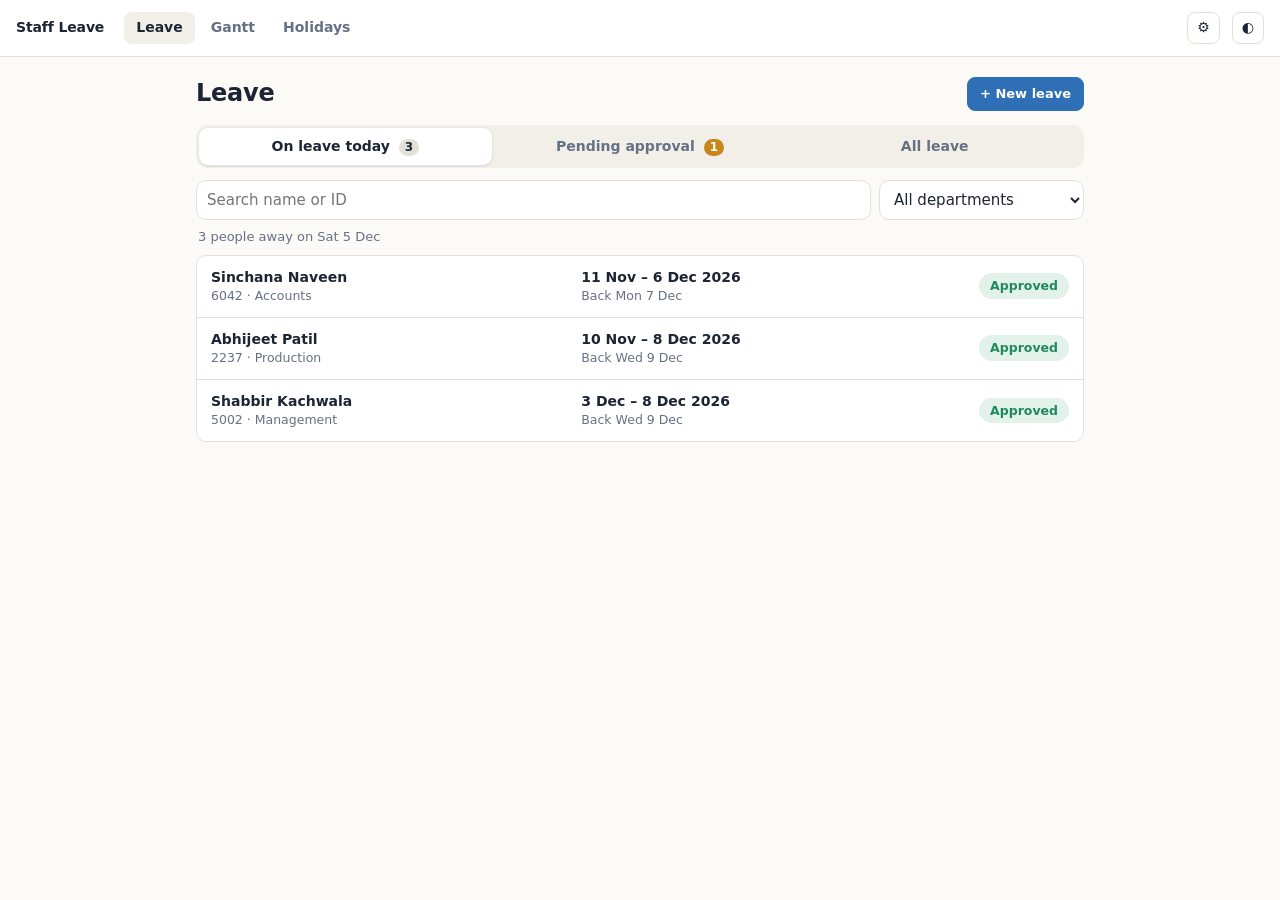
==== commit e691ebd8: "Redesign leave page: today/pending/all views, entry pop-up with Save, data tools moved to their own " ====
--- a/index.html
+++ b/index.html
@@ -2,296 +2,357 @@
 <html lang="en">
 <head>
 <meta charset="utf-8">
-<meta name="viewport" content="width=device-width, initial-scale=1">
-<title>Staff Leave List</title>
-<link rel="stylesheet" href="style.css">
+<meta name="viewport" content="width=device-width, initial-scale=1, viewport-fit=cover">
+<title>Staff Leave</title>
+<link rel="stylesheet" href="style.css?v=3">
 </head>
 <body>
 <div class="top">
   <span class="brand">Staff Leave</span>
-  <nav class="tabs"><a href="index.html" class="on">Leave list</a><a href="gantt.html">Gantt chart</a><a href="holidays.html">Holidays</a></nav>
+  <nav class="tabs"><a href="index.html" class="on">Leave</a><a href="gantt.html">Gantt</a><a href="holidays.html">Holidays</a></nav>
   <span class="spacer"></span>
-  <button class="icon-btn" id="themeBtn" title="Toggle light/dark">◐</button>
+  <a class="icon-btn" href="data.html" title="Import, backup and reset" aria-label="Data settings">⚙</a>
+  <button class="icon-btn" id="themeBtn" title="Toggle light/dark" aria-label="Toggle light/dark">◐</button>
 </div>
-<main>
-  <h1>Approved holidays</h1>
-  <p class="sub">Press <b>+</b> to add a leave, then type straight into the row. Tick the box to mark it approved, and use 📷 to photograph the signed approval form. Changes save in this browser automatically.<br>
-  Days are calendar days from the first working day to the last day. If leave starts on a Sunday or public holiday, the count starts on the next working day.</p>
-
-  <div class="stats" id="stats"></div>
-
-  <div class="bar">
-    <label class="field">Search<input id="q" type="search" placeholder="Name, ID or department"></label>
-    <label class="field">Department<select id="fDept"><option value="">All departments</option></select></label>
-    <label class="field">Status<select id="fStatus"><option value="">All</option><option value="1">Approved</option><option value="0">Pending</option></select></label>
-    <label class="field">Year<select id="fYear"><option value="2026">2026</option><option value="2027">2027</option><option value="">All years</option></select></label>
-    <span class="spacer"></span>
-    <button class="btn primary" id="addBtn" title="Add a new leave line">+ Add leave</button>
-    <input type="file" id="cam" accept="image/*" capture="environment" hidden>
-    <button class="btn" id="importBtn" title="Import an Excel or CSV file with ID, Name, Department, From, To">Import Excel/CSV</button>
-    <input type="file" id="file" accept=".xlsx,.xls,.csv" hidden>
-    <button class="btn" id="csvBtn">Export CSV</button>
-    <button class="btn" id="jsBtn" title="Download a data.js to commit to the repo so everyone sees the same starting data">Download data.js</button>
-    <button class="btn danger" id="resetBtn">Reset</button>
+
+<main class="narrow">
+  <div class="page-head">
+    <h1>Leave</h1>
+    <button class="btn primary desk-only" id="addBtn">+ New leave</button>
   </div>
 
-  <div class="card list-wrap">
-    <table class="list">
-      <thead><tr>
-        <th data-k="id" style="width:90px">Emp. No.</th>
-        <th data-k="name">Employee name</th>
-        <th data-k="dept" style="width:180px">Department</th>
-        <th data-k="from" style="width:150px">Date from</th>
-        <th data-k="to" style="width:150px">Date to</th>
-        <th data-k="days" style="width:80px">Days</th>
-        <th data-k="approved" style="width:120px">Approved</th>
-        <th data-k="doc" style="width:96px">Approval doc</th>
-        <th style="width:40px"></th>
-      </tr></thead>
-      <tbody id="tb"></tbody>
-      <tfoot><tr><td colspan="9"><button class="add-row" id="addRow">＋ Add a new leave</button></td></tr></tfoot>
-    </table>
+  <div class="seg" id="views" role="tablist">
+    <button data-v="today" role="tab"><span class="long">On leave </span><span class="cap">today</span> <span class="cnt" id="cToday"></span></button>
+    <button data-v="pending" role="tab">Pending<span class="long"> approval</span> <span class="cnt" id="cPending"></span></button>
+    <button data-v="all" role="tab">All<span class="long"> leave</span></button>
   </div>
-  <button class="fab" id="fab" title="Add a new leave" aria-label="Add a new leave">＋</button>
-  <dialog id="docDlg">
-    <div class="dlg-head"><b id="docTitle"></b><button class="del" id="docClose" aria-label="Close">✕</button></div>
-    <img id="docImg" alt="Signed approval document">
-    <div class="dlg-foot">
-      <button class="btn" id="docReplace">📷 Retake / replace</button>
-      <a class="btn" id="docSave" download>Download</a>
+
+  <div class="filters">
+    <input type="search" id="q" placeholder="Search name or ID" aria-label="Search">
+    <select id="fDept" aria-label="Department"><option value="">All departments</option></select>
+    <select id="fRange" aria-label="Dates">
+      <option value="any">Any date</option>
+      <option value="month">This month</option>
+      <option value="next30">Next 30 days</option>
+      <option value="year">This year</option>
+      <option value="custom">Custom dates…</option>
+    </select>
+    <div class="custom-range" id="customRange" hidden>
+      <input type="date" id="rFrom" aria-label="From"><span class="muted">to</span><input type="date" id="rTo" aria-label="To">
+    </div>
+  </div>
+
+  <p class="list-meta" id="meta"></p>
+  <div class="card items" id="items"></div>
+</main>
+
+<button class="fab mob-only" id="fab" aria-label="New leave">＋</button>
+<div class="toast" id="toast" hidden></div>
+
+<!-- Leave entry form -->
+<dialog class="sheet" id="ed">
+  <form id="edForm" novalidate>
+    <div class="sheet-head">
+      <button type="button" class="link-btn" id="edCancel">Cancel</button>
+      <b id="edTitle">New leave</b>
+      <button type="submit" class="link-btn strong">Save</button>
+    </div>
+    <div class="sheet-body">
+      <div class="row2">
+        <label class="f"><span>Employee no.</span><input id="fId" inputmode="numeric" autocomplete="off" placeholder="e.g. 5150"></label>
+        <label class="f"><span>Department</span><input id="fDeptIn" list="deptList" autocomplete="off" placeholder="e.g. Production"></label>
+      </div>
+      <label class="f"><span>Employee name</span><input id="fName" list="nameList" autocomplete="off" placeholder="Start typing a name"></label>
+      <div class="row2">
+        <label class="f"><span>First day away</span><input type="date" id="fFrom"></label>
+        <label class="f"><span>Last day away</span><input type="date" id="fTo"></label>
+      </div>
+      <p class="days-line" id="daysLine"></p>
+
+      <label class="switch">
+        <input type="checkbox" id="fApproved">
+        <span class="track"></span>
+        <span>Approved by manager</span>
+      </label>
+
+      <div class="photo-box">
+        <span class="f-label">Signed approval form</span>
+        <div id="photoEmpty">
+          <button type="button" class="btn big" id="takePhoto">📷 Take photo</button>
+          <button type="button" class="link-btn" id="pickPhoto">or choose a file</button>
+        </div>
+        <div id="photoHas" hidden>
+          <img id="thumb" alt="Signed approval form" title="Tap to enlarge">
+          <div class="photo-actions">
+            <button type="button" class="btn" id="retake">Retake</button>
+            <button type="button" class="btn danger" id="rmPhoto">Remove</button>
+          </div>
+        </div>
+      </div>
+      <p class="err" id="err" hidden></p>
+    </div>
+    <div class="sheet-foot">
+      <button type="button" class="btn danger" id="edDelete" hidden>Delete leave</button>
       <span class="spacer"></span>
-      <button class="btn danger" id="docRemove">Remove photo</button>
+      <button type="button" class="btn" id="edCancel2">Cancel</button>
+      <button type="submit" class="btn primary">Save</button>
     </div>
-  </dialog>
-  <p class="note" id="foot"></p>
-  <datalist id="depts"></datalist>
-</main>
-
-<script src="data.js"></script>
-<script src="shared.js"></script>
+  </form>
+  <input type="file" id="cam" accept="image/*" capture="environment" hidden>
+  <input type="file" id="pick" accept="image/*" hidden>
+</dialog>
+
+<dialog class="viewer" id="imgDlg">
+  <img id="bigImg" alt="Signed approval form">
+  <button class="btn" id="imgClose">Close</button>
+</dialog>
+
+<datalist id="deptList"></datalist>
+<datalist id="nameList"></datalist>
+
+<script src="data.js?v=3"></script>
+<script src="shared.js?v=3"></script>
 <script>
 initTheme();
+const $ = id => document.getElementById(id);
 let rows = Store.load();
-let sortK = "from", sortDir = 1;
-const $ = id => document.getElementById(id);
-
-function persist() { Store.save(rows); renderStats(); }
-
-function deptList() { return [...new Set(rows.map(r => r.dept).filter(Boolean))].sort(); }
-
-function refreshDeptOptions() {
+const TODAY = toISO(new Date());
+const WD = ["Sun","Mon","Tue","Wed","Thu","Fri","Sat"];
+const dShort = s => { const d = fromISO(s); return `${d.getDate()} ${MONTHS[d.getMonth()]}`; };
+const dDay = s => { const d = fromISO(s); return `${WD[d.getDay()]} ${d.getDate()} ${MONTHS[d.getMonth()]}`; };
+const range = r => {
+  if (!validISO(r.from)) return "No dates";
+  if (!validISO(r.to)) return `${fmt(r.from)} – ?`;
+  return r.from.slice(0, 4) === r.to.slice(0, 4) ? `${dShort(r.from)} – ${fmt(r.to)}` : `${fmt(r.from)} – ${fmt(r.to)}`;
+};
+const nextWorkingDay = iso => { let d = addDays(fromISO(iso), 1); while (isOffDay(toISO(d))) d = addDays(d, 1); return toISO(d); };
+const awayToday = r => { const s = effStart(r); return !!s && s <= TODAY && r.to >= TODAY; };
+
+// ---- prefs ----
+const P = (() => { try { return JSON.parse(localStorage.getItem("staffLeave.listPrefs")) || {}; } catch (e) { return {}; } })();
+let view = P.view || "today";
+$("fRange").value = P.range || "year";
+const savePrefs = () => { try { localStorage.setItem("staffLeave.listPrefs", JSON.stringify({ view, range: $("fRange").value })); } catch (e) {} };
+
+function directory() {
+  const byId = {}, byName = {};
+  rows.slice().sort((a, b) => (a.from || "") < (b.from || "") ? -1 : 1).forEach(r => {
+    if (r.id) byId[r.id] = { name: r.name, dept: r.dept };
+    if (r.name) byName[r.name.toLowerCase()] = { id: r.id, dept: r.dept, name: r.name };
+  });
+  return { byId, byName };
+}
+function refreshLists() {
+  const depts = [...new Set(rows.map(r => r.dept).filter(Boolean))].sort();
   const cur = $("fDept").value;
-  $("fDept").innerHTML = `<option value="">All departments</option>` + deptList().map(d => `<option${d === cur ? " selected" : ""}>${esc(d)}</option>`).join("");
-  $("depts").innerHTML = deptList().map(d => `<option value="${esc(d)}">`).join("");
-}
-
-function visible() {
-  const q = $("q").value.trim().toLowerCase(), dep = $("fDept").value, st = $("fStatus").value, yr = $("fYear").value;
-  return rows.filter(r => {
-    if (q && !`${r.id} ${r.name} ${r.dept}`.toLowerCase().includes(q)) return false;
-    if (dep && r.dept !== dep) return false;
-    if (st && String(+r.approved) !== st) return false;
-    if (yr) {
-      const f = r.from || "", t = r.to || r.from || "";
-      if (r._new) return true;
-      if (!(f.slice(0, 4) <= yr && (t || f).slice(0, 4) >= yr)) return false;
-    }
-    return true;
-  }).sort((a, b) => {
-    if (a._new !== b._new) return a._new ? -1 : 1;
-    let x = sortK === "days" ? (leaveDays(a) ?? -1) : a[sortK], y = sortK === "days" ? (leaveDays(b) ?? -1) : b[sortK];
-    if (typeof x === "boolean") { x = +x; y = +y; }
-    return (x > y ? 1 : x < y ? -1 : 0) * sortDir || (a.name > b.name ? 1 : -1);
-  });
-}
-
-function renderStats() {
-  const yr = $("fYear").value;
-  const inYr = rows.filter(r => !yr || ((r.from || "").slice(0, 4) <= yr && ((r.to || r.from || "").slice(0, 4) >= yr)));
-  const ap = inYr.filter(r => r.approved).length;
-  const today = toISO(new Date());
-  const now = new Set(rows.filter(r => { const st = effStart(r); return r.approved && st && st <= today && r.to >= today; }).map(r => r.id)).size;
-  const bad = rows.filter(r => leaveDays(r) == null).length;
-  $("stats").innerHTML =
-    `<div class="stat"><b>${inYr.length}</b><span>Leave entries${yr ? " in " + yr : ""}</span></div>` +
-    `<div class="stat"><b style="color:var(--ok)">${ap}</b><span>Approved</span></div>` +
-    `<div class="stat"><b style="color:var(--pending)">${inYr.length - ap}</b><span>Pending</span></div>` +
-    `<div class="stat"><b>${now}</b><span>On leave today</span></div>` +
-    (bad ? `<div class="stat"><b class="warn">${bad}</b><span>Need a date fix</span></div>` : "");
+  $("fDept").innerHTML = `<option value="">All departments</option>` + depts.map(d => `<option${d === cur ? " selected" : ""}>${esc(d)}</option>`).join("");
+  $("deptList").innerHTML = depts.map(d => `<option value="${esc(d)}">`).join("");
+  const { byName } = directory();
+  $("nameList").innerHTML = Object.values(byName).sort((a, b) => a.name.localeCompare(b.name))
+    .map(p => `<option value="${esc(p.name)}">${esc(p.id)} · ${esc(p.dept)}</option>`).join("");
+}
+
+function rangeBounds() {
+  const v = $("fRange").value, t = new Date();
+  if (v === "month") return [toISO(new Date(t.getFullYear(), t.getMonth(), 1)), toISO(new Date(t.getFullYear(), t.getMonth() + 1, 0))];
+  if (v === "next30") return [TODAY, toISO(addDays(t, 30))];
+  if (v === "year") return [`${t.getFullYear()}-01-01`, `${t.getFullYear()}-12-31`];
+  if (v === "custom" && validISO($("rFrom").value) && validISO($("rTo").value)) return [$("rFrom").value, $("rTo").value];
+  return null;
 }
 
 function render() {
-  const vis = visible();
-  $("tb").innerHTML = vis.map(r => {
-    const d = leaveDays(r);
-    const badFrom = !validISO(r.from), badTo = !validISO(r.to) || (validISO(r.from) && r.to < r.from);
-    return `<tr data-u="${r.uid}" class="${r.approved ? "" : "pend"}">
-      <td><input class="cell" data-f="id" value="${esc(r.id)}" placeholder="ID"></td>
-      <td><input class="cell" data-f="name" value="${esc(r.name)}" placeholder="Employee name"></td>
-      <td><input class="cell" data-f="dept" value="${esc(r.dept)}" list="depts" placeholder="Department"></td>
-      <td><input class="cell${badFrom ? " bad" : ""}" type="date" data-f="from" value="${esc(r.from)}"></td>
-      <td><input class="cell${badTo ? " bad" : ""}" type="date" data-f="to" value="${esc(r.to)}" ${badTo ? 'title="Missing or before the start date"' : ""}></td>
-      <td class="days">${d ?? "—"}${(() => { const s = effStart(r); return s && s !== r.from ? `<small title="Leave starts on a Sunday/holiday, so the count starts on the next working day">from ${fmt(s).replace(/ \d{4}$/, "")}</small>` : ""; })()}</td>
-      <td><label class="ok-toggle"><input type="checkbox" data-f="approved" ${r.approved ? "checked" : ""}>${r.approved ? '<span class="y">Approved</span>' : '<span class="p">Pending</span>'}</label></td>
-      <td>${r.doc ? `<button class="doc-btn has" data-view title="View the signed approval">📄 View</button>` : `<button class="doc-btn" data-cam title="Take a photo of the signed approval form">📷 Add</button>`}</td>
-      <td><button class="del" title="Delete this leave" data-del>✕</button></td>
-    </tr>`;
-  }).join("") || `<tr><td colspan="9" class="empty">No leave matches these filters.</td></tr>`;
-  $("foot").textContent = `Showing ${vis.length} of ${rows.length} entries. ` +
-    (Store.isCustom() ? "You have local edits in this browser." : "Showing the original data from the Staff Leave tracker (Date Wise tab).");
-  document.querySelectorAll("table.list th[data-k]").forEach(th => {
-    th.textContent = th.textContent.replace(/ [▲▼]$/, "") + (th.dataset.k === sortK ? (sortDir > 0 ? " ▲" : " ▼") : "");
-  });
-  renderStats();
-}
-
-$("tb").addEventListener("change", e => {
-  const tr = e.target.closest("tr[data-u]"); if (!tr) return;
-  const r = rows.find(x => x.uid === tr.dataset.u); const f = e.target.dataset.f; if (!f) return;
-  r[f] = f === "approved" ? e.target.checked : e.target.value.trim();
-  if (f === "from" && validISO(r.from) && (!validISO(r.to) || r.to < r.from)) r.to = r.from;
-  persist();
-  if (f === "dept") refreshDeptOptions();
-  // re-render only the row so focus/typing flow isn't lost
-  const keepFocus = document.activeElement?.dataset?.f;
-  render();
-  if (keepFocus) document.querySelector(`tr[data-u="${r.uid}"] [data-f="${keepFocus}"]`)?.focus();
-});
-let camFor = null, viewing = null;
-$("tb").addEventListener("click", e => {
-  const btn = e.target.closest("button"); if (!btn) return;
-  const tr = btn.closest("tr[data-u]"); if (!tr) return;
-  const r = rows.find(x => x.uid === tr.dataset.u);
-  if (btn.hasAttribute("data-cam")) { camFor = r; $("cam").click(); return; }
-  if (btn.hasAttribute("data-view")) { openDoc(r); return; }
-  if (!btn.hasAttribute("data-del")) return;
-  if (!confirm(`Delete leave for ${r.name || "this row"} (${fmt(r.from)} – ${fmt(r.to)})?`)) return;
-  if (r.doc) Docs.del(r.uid).catch(() => {});
-  rows = rows.filter(x => x !== r); persist(); render();
-});
-
-// ---- Approval photo ----
-$("cam").addEventListener("change", async e => {
-  const file = e.target.files[0]; e.target.value = "";
-  const r = camFor; camFor = null;
-  if (!file || !r) return;
-  try {
-    const blob = await shrinkImage(file);
-    await Docs.put(r.uid, blob);
-    r.doc = true; r.approved = true; // a signed form means it's approved
-    persist(); render();
-    if ($("docDlg").open) openDoc(r);
-  } catch (err) { alert("Couldn't save the photo: " + err.message); }
-});
-async function openDoc(r) {
-  viewing = r;
-  const blob = await Docs.get(r.uid).catch(() => null);
-  if (!blob) {
-    if (confirm("The photo for this leave isn't stored in this browser (it was taken on another device or the browser data was cleared). Take a new one?")) { camFor = r; $("cam").click(); }
+  savePrefs();
+  document.querySelectorAll("#views button").forEach(b => b.classList.toggle("on", b.dataset.v === view));
+  const showRange = view === "all";
+  $("fRange").hidden = !showRange;
+  $("customRange").hidden = !(showRange && $("fRange").value === "custom");
+
+  const q = $("q").value.trim().toLowerCase(), dep = $("fDept").value;
+  const base = rows.filter(r => (!dep || r.dept === dep) && (!q || `${r.id} ${r.name}`.toLowerCase().includes(q)));
+  const today = base.filter(awayToday), pending = base.filter(r => !r.approved);
+  $("cToday").textContent = today.length;
+  $("cPending").textContent = pending.length;
+  $("cPending").classList.toggle("alert", pending.length > 0);
+
+  let list, meta;
+  if (view === "today") {
+    list = today.sort((a, b) => a.to < b.to ? -1 : 1);
+    meta = `${list.length} ${list.length === 1 ? "person" : "people"} away on ${dDay(TODAY)}`;
+  } else if (view === "pending") {
+    list = pending.sort((a, b) => (a.from || "") < (b.from || "") ? -1 : 1);
+    meta = list.length ? `${list.length} waiting for approval. Tap Approve, or open a leave to add the signed form.` : "";
+  } else {
+    const b = rangeBounds();
+    list = base.filter(r => !b || ((r.to || r.from || "") >= b[0] && (r.from || "") <= b[1]))
+      .sort((a, b) => (a.from || "") > (b.from || "") ? -1 : 1);
+    meta = `${list.length} leave ${list.length === 1 ? "entry" : "entries"}, newest first`;
+  }
+  $("meta").textContent = meta;
+
+  const empty = { today: "Nobody is on leave today.", pending: "Nothing waiting for approval. 👍", all: "No leave matches these filters." }[view];
+  $("items").innerHTML = list.map(item).join("") || `<div class="empty">${empty}</div>`;
+}
+
+function item(r) {
+  const n = leaveDays(r), bad = n == null;
+  let when = range(r), sub = bad ? "" : `${n} day${n === 1 ? "" : "s"}`;
+  if (view === "today" && !bad) sub = `Back ${dDay(nextWorkingDay(r.to))}`;
+  const pill = bad ? `<span class="pill bad">Check dates</span>`
+    : r.approved ? `<span class="pill ok">Approved</span>` : `<button class="pill pend act" data-approve>Approve</button>`;
+  return `<div class="item" data-u="${r.uid}" tabindex="0">
+    <div class="who"><b>${esc(r.name || "(no name)")}</b><span>${esc([r.id, r.dept].filter(Boolean).join(" · "))}</span></div>
+    <div class="when"><b>${when}</b><span>${sub}${r.doc ? ' · <span title="Signed form attached">📄 form</span>' : ""}</span></div>
+    <div class="state">${r.approved || bad ? pill : `<span class="pill pend">Pending</span>${pill}`}</div>
+  </div>`;
+}
+
+// ---- list interactions ----
+$("views").addEventListener("click", e => { const b = e.target.closest("button"); if (b) { view = b.dataset.v; render(); } });
+["q", "fDept", "fRange", "rFrom", "rTo"].forEach(id => $(id).addEventListener("input", render));
+$("items").addEventListener("click", e => {
+  const it = e.target.closest(".item"); if (!it) return;
+  const r = rows.find(x => x.uid === it.dataset.u);
+  if (e.target.closest("[data-approve]")) {
+    r.approved = true; Store.save(rows); render();
+    toast(`Approved: ${r.name}`, () => { r.approved = false; Store.save(rows); render(); });
     return;
   }
-  const url = URL.createObjectURL(blob);
-  $("docImg").src = url; $("docSave").href = url;
-  $("docSave").download = `approval-${(r.name || "leave").replace(/\W+/g, "-")}-${r.from}.jpg`;
-  $("docTitle").textContent = `${r.name} · ${fmt(r.from)} – ${fmt(r.to)}`;
-  if (!$("docDlg").open) $("docDlg").showModal();
-}
-$("docClose").addEventListener("click", () => $("docDlg").close());
-$("docDlg").addEventListener("click", e => { if (e.target === $("docDlg")) $("docDlg").close(); });
-$("docReplace").addEventListener("click", () => { camFor = viewing; $("cam").click(); });
-$("docRemove").addEventListener("click", async () => {
-  if (!viewing || !confirm("Remove the approval photo for this leave?")) return;
-  await Docs.del(viewing.uid).catch(() => {});
-  viewing.doc = false; persist(); $("docDlg").close(); render();
+  openEditor(r);
 });
-document.querySelector("table.list thead").addEventListener("click", e => {
-  const k = e.target.dataset.k; if (!k) return;
-  sortDir = sortK === k ? -sortDir : 1; sortK = k; render();
+$("items").addEventListener("keydown", e => { if (e.key === "Enter" && e.target.classList.contains("item")) e.target.click(); });
+
+let toastT;
+function toast(msg, undo) {
+  const t = $("toast");
+  t.innerHTML = `<span>${esc(msg)}</span>` + (undo ? `<button class="link-btn strong">Undo</button>` : "");
+  t.hidden = false;
+  if (undo) t.querySelector("button").onclick = () => { undo(); t.hidden = true; };
+  clearTimeout(toastT); toastT = setTimeout(() => t.hidden = true, 5000);
+}
+
+// ---- editor ----
+let editing = null, photo = null, dirty = false, autoFilled = {};
+const F = { id: $("fId"), name: $("fName"), dept: $("fDeptIn"), from: $("fFrom"), to: $("fTo"), approved: $("fApproved") };
+
+async function openEditor(r) {
+  editing = r || null; dirty = false; autoFilled = {};
+  photo = { blob: null, url: null, changed: false };
+  $("edTitle").textContent = r ? "Edit leave" : "New leave";
+  $("edDelete").hidden = !r;
+  F.id.value = r?.id || ""; F.name.value = r?.name || ""; F.dept.value = r?.dept || "";
+  F.from.value = validISO(r?.from) ? r.from : ""; F.to.value = validISO(r?.to) ? r.to : "";
+  F.approved.checked = !!r?.approved;
+  $("err").hidden = true;
+  if (r?.doc) { const b = await Docs.get(r.uid).catch(() => null); if (b) setPhoto(b, false); }
+  showPhoto(); updateDays();
+  $("ed").showModal();
+  if (!r) setTimeout(() => F.id.focus(), 50);
+}
+function setPhoto(blob, changed = true) {
+  if (photo.url) URL.revokeObjectURL(photo.url);
+  photo = { blob, url: blob ? URL.createObjectURL(blob) : null, changed };
+  showPhoto();
+}
+function showPhoto() {
+  $("photoHas").hidden = !photo.blob; $("photoEmpty").hidden = !!photo.blob;
+  if (photo.blob) $("thumb").src = photo.url;
+}
+function updateDays() {
+  const from = F.from.value, to = F.to.value, el = $("daysLine");
+  el.className = "days-line";
+  if (!validISO(from) || !validISO(to)) { el.textContent = ""; return; }
+  if (to < from) { el.textContent = "The last day is before the first day."; el.classList.add("bad"); return; }
+  const r = { from, to }, n = leaveDays(r), s = effStart(r);
+  let txt = !s ? "All of these days are Sundays or holidays, so this is 0 days of leave."
+    : `${n} day${n === 1 ? "" : "s"} of leave` + (s !== from ? `, counted from ${dDay(s)} because it starts on a Sunday or holiday` : "");
+  const key = F.id.value.trim() || F.name.value.trim().toLowerCase();
+  const clash = rows.find(x => x !== editing && key && (x.id === key || x.name.toLowerCase() === key) && validISO(x.to) && x.from <= to && x.to >= from);
+  if (clash) txt += `. ⚠ This overlaps another leave for this person (${range(clash)}).`;
+  el.textContent = txt;
+}
+function closeEditor(force) {
+  if (!force && dirty && !confirm("Discard this entry? It hasn't been saved.")) return;
+  if (photo?.url) URL.revokeObjectURL(photo.url);
+  $("ed").close();
+}
+
+$("edForm").addEventListener("input", e => {
+  dirty = true;
+  if (e.target === F.from && validISO(F.from.value) && (!validISO(F.to.value) || F.to.value < F.from.value)) F.to.value = F.from.value;
+  if (e.target === F.id || e.target === F.name) autofill(e.target);
+  if (e.target !== F.approved) $("err").hidden = true;
+  updateDays();
 });
-["q", "fDept", "fStatus", "fYear"].forEach(id => $(id).addEventListener("input", render));
-
-function addLeave() {
-  const today = toISO(new Date());
-  rows.forEach(r => delete r._new);
-  const r = { uid: uid(), id: "", name: "", dept: "", from: today, to: today, approved: false, _new: true };
-  rows.unshift(r); persist(); render();
-  const el = document.querySelector(`tr[data-u="${r.uid}"] [data-f="id"]`);
-  el?.scrollIntoView({ block: "center", behavior: "smooth" }); el?.focus({ preventScroll: true });
-}
-["addBtn", "addRow", "fab"].forEach(id => $(id).addEventListener("click", addLeave));
-// Typing an employee number fills name/department from earlier leaves
-$("tb").addEventListener("change", e => {
-  if (e.target.dataset.f !== "id") return;
-  const tr = e.target.closest("tr[data-u]"); const r = rows.find(x => x.uid === tr.dataset.u);
-  const prev = rows.filter(x => x !== r && x.id === r.id && x.name).sort((a, b) => a.from < b.from ? 1 : -1)[0];
-  if (prev && !r.name) { r.name = prev.name; if (!r.dept) r.dept = prev.dept; persist(); render();
-    document.querySelector(`tr[data-u="${r.uid}"] [data-f="from"]`)?.focus(); }
+function autofill(src) {
+  const { byId, byName } = directory();
+  if (src === F.id) {
+    const p = byId[F.id.value.trim()];
+    if (p) {
+      if (!F.name.value || autoFilled.name) { F.name.value = p.name; autoFilled.name = true; }
+      if (!F.dept.value || autoFilled.dept) { F.dept.value = p.dept; autoFilled.dept = true; }
+    }
+  } else {
+    autoFilled.name = false;
+    const p = byName[F.name.value.trim().toLowerCase()];
+    if (p) {
+      if (!F.id.value || autoFilled.id) { F.id.value = p.id; autoFilled.id = true; }
+      if (!F.dept.value || autoFilled.dept) { F.dept.value = p.dept; autoFilled.dept = true; }
+    }
+  }
+}
+
+$("edForm").addEventListener("submit", async e => {
+  e.preventDefault();
+  const v = { id: F.id.value.trim(), name: F.name.value.trim(), dept: F.dept.value.trim() || "Not given", from: F.from.value, to: F.to.value, approved: F.approved.checked };
+  const problem = !v.name ? "Enter the employee's name." : !validISO(v.from) ? "Pick the first day away." : !validISO(v.to) ? "Pick the last day away." : v.to < v.from ? "The last day is before the first day." : "";
+  if (problem) { $("err").textContent = problem; $("err").hidden = false; return; }
+  const r = editing || { uid: uid() };
+  Object.assign(r, v);
+  if (photo.changed) {
+    try {
+      if (photo.blob) { await Docs.put(r.uid, photo.blob); r.doc = true; }
+      else { await Docs.del(r.uid); r.doc = false; }
+    } catch (err) { alert("The photo couldn't be stored on this device: " + err.message); }
+  }
+  if (!editing) rows.push(r);
+  Store.save(rows); refreshLists();
+  closeEditor(true);
+  if (!editing && view === "today" && !awayToday(r)) view = "all";
+  render();
+  toast(editing ? `Saved changes for ${r.name}` : `Saved leave for ${r.name}`);
 });
-
-$("resetBtn").addEventListener("click", () => {
-  if (!confirm("Discard all changes made in this browser and go back to the original sheet data?")) return;
-  rows = Store.reset(); refreshDeptOptions(); render();
+$("edDelete").addEventListener("click", () => {
+  const r = editing;
+  if (!confirm(`Delete ${r.name}'s leave (${range(r)})? This can't be undone.`)) return;
+  if (r.doc) Docs.del(r.uid).catch(() => {});
+  rows = rows.filter(x => x !== r); Store.save(rows); refreshLists();
+  closeEditor(true); render(); toast(`Deleted leave for ${r.name}`);
 });
-
-function download(name, text, type) {
-  const a = document.createElement("a");
-  a.href = URL.createObjectURL(new Blob([text], { type })); a.download = name; a.click();
-  setTimeout(() => URL.revokeObjectURL(a.href), 1000);
-}
-$("csvBtn").addEventListener("click", () => {
-  const q = v => `"${String(v ?? "").replace(/"/g, '""')}"`;
-  const out = [["Employee No", "Employee Name", "Department", "Date From", "Date To", "Days", "Approved", "Approval doc"].join(",")]
-    .concat(rows.map(r => [r.id, r.name, r.dept, r.from, r.to, leaveDays(r) ?? "", r.approved ? "Yes" : "No", r.doc ? "Yes" : "No"].map(q).join(",")));
-  download("staff-leave.csv", out.join("\n"), "text/csv");
-});
-$("jsBtn").addEventListener("click", () => {
-  const body = rows.map(r => "  " + JSON.stringify([r.id, r.name, r.dept, r.from, r.to, !!r.approved, r.uid])).join(",\n");
-  const hol = window.HOLIDAY_LIST.map(h => "  " + JSON.stringify(h)).join(",\n");
-  download("data.js", `// Exported from the Leave list page on ${toISO(new Date())}\n// Approval photos are not included; they stay in the browser that took them.\nwindow.SEED_LEAVES = [\n${body}\n].map(([id, name, dept, from, to, approved, uid]) => ({ id, name, dept, from, to, approved, uid }));\n\nwindow.HOLIDAY_LIST = [\n${hol}\n];\n`, "text/javascript");
-});
-
-// ---- Import Excel / CSV ----
-$("importBtn").addEventListener("click", () => $("file").click());
-function loadXLSX() {
-  if (window.XLSX) return Promise.resolve();
-  return new Promise((ok, fail) => {
-    const s = document.createElement("script");
-    s.src = "https://cdnjs.cloudflare.com/ajax/libs/xlsx/0.18.5/xlsx.full.min.js";
-    s.onload = ok; s.onerror = () => fail(new Error("Could not load the Excel reader"));
-    document.head.appendChild(s);
-  });
-}
-$("file").addEventListener("change", async e => {
+$("edCancel").addEventListener("click", () => closeEditor());
+$("edCancel2").addEventListener("click", () => closeEditor());
+$("ed").addEventListener("cancel", e => { e.preventDefault(); closeEditor(); });
+
+// photo
+async function onPhoto(e) {
   const file = e.target.files[0]; e.target.value = ""; if (!file) return;
   try {
-    await loadXLSX();
-    const wb = XLSX.read(await file.arrayBuffer(), { type: "array", cellDates: false, raw: true });
-    const ws = wb.Sheets[wb.SheetNames.includes("Date Wise") ? "Date Wise" : wb.SheetNames[0]];
-    const grid = XLSX.utils.sheet_to_json(ws, { header: 1, raw: true, defval: "" });
-    // find the header row
-    const hi = grid.findIndex(r => r.some(c => /name/i.test(c)) && r.some(c => /from/i.test(c)));
-    if (hi < 0) throw new Error("Couldn't find a header row with Name and From/To columns.");
-    const H = grid[hi].map(c => String(c).toLowerCase().trim());
-    const col = (...re) => H.findIndex(h => re.some(x => x.test(h)));
-    let cId = col(/^id$/, /emp.*(no|num|id)/, /^id\b/), cName = col(/name/), cDept = col(/dep/), cFrom = col(/from/, /start/), cTo = col(/^to$/, /\bto\b/, /end/), cAp = col(/approv/, /status/);
-    if (cDept < 0 && H[cName + 1] === "") cDept = cName + 1; // the tracker's unlabeled dept column
-    const out = [];
-    for (const r of grid.slice(hi + 1)) {
-      const name = String(r[cName] ?? "").trim(); if (!name) continue;
-      const { from, to } = smartRange(r[cFrom], r[cTo]);
-      if (!from && !to) continue;
-      const apRaw = cAp >= 0 ? String(r[cAp]).toLowerCase() : "yes";
-      out.push({ uid: uid(), id: String(r[cId] ?? "").trim(), name, dept: String(r[cDept] ?? "").trim() || "Not given", from, to,
-        approved: !/^(no|n|false|0|pending|rejected)$/.test(apRaw.trim()) });
-    }
-    if (!out.length) throw new Error("No leave rows found in that file.");
-    const replace = confirm(`Found ${out.length} leave rows in "${file.name}".\n\nOK = replace the current list\nCancel = add them to the current list`);
-    rows = replace ? out : rows.concat(out);
-    persist(); refreshDeptOptions(); $("fYear").value = ""; render();
+    setPhoto(await shrinkImage(file)); dirty = true;
+    if (!F.approved.checked) { F.approved.checked = true; toast("Marked approved because a signed form was added"); }
   } catch (err) { alert(err.message); }
-});
-
-refreshDeptOptions();
+}
+$("cam").addEventListener("change", onPhoto);
+$("pick").addEventListener("change", onPhoto);
+$("takePhoto").addEventListener("click", () => $("cam").click());
+$("retake").addEventListener("click", () => $("cam").click());
+$("pickPhoto").addEventListener("click", () => $("pick").click());
+$("rmPhoto").addEventListener("click", () => { setPhoto(null); dirty = true; });
+$("thumb").addEventListener("click", () => { $("bigImg").src = photo.url; $("imgDlg").showModal(); });
+$("imgClose").addEventListener("click", () => $("imgDlg").close());
+
+["addBtn", "fab"].forEach(id => $(id).addEventListener("click", () => openEditor(null)));
+
+refreshLists();
 render();
 </script>
 </body>
--- a/style.css
+++ b/style.css
@@ -164,3 +164,107 @@
   table.g .name { min-width: 120px; max-width: 120px; }
   .stat { min-width: 0; flex: 1 1 40%; }
 }
+
+/* ===== Leave page (v2) ===== */
+main.narrow { max-width: 920px; }
+.page-head { display: flex; align-items: center; justify-content: space-between; margin: 4px 0 14px; }
+.page-head h1 { margin: 0; font-size: 24px; }
+a.icon-btn { text-decoration: none; color: inherit; display: inline-flex; align-items: center; }
+.seg { display: flex; gap: 2px; background: var(--chip); border-radius: 12px; padding: 3px; margin-bottom: 12px; }
+.seg button { flex: 1; border: 0; background: none; padding: 9px 8px; border-radius: 9px; font-weight: 650; font-size: 14px; color: var(--muted); cursor: pointer; white-space: nowrap; }
+.seg button.on { background: var(--surface); color: var(--ink); box-shadow: 0 1px 3px rgba(0,0,0,.12); }
+.cnt { display: inline-block; min-width: 20px; padding: 0 6px; border-radius: 999px; background: var(--line); color: var(--ink); font-size: 12px; margin-left: 4px; }
+.cnt.alert { background: var(--pending); color: #fff; }
+.filters { display: flex; gap: 8px; flex-wrap: wrap; margin-bottom: 6px; }
+.filters input, .filters select { background: var(--input); border: 1px solid var(--line); border-radius: 10px; padding: 8px 10px; min-height: 40px; font-size: 15px; color: var(--ink); }
+.filters input[type=search] { flex: 1 1 220px; min-width: 0; }
+.filters select { flex: 0 1 190px; }
+.custom-range { display: flex; align-items: center; gap: 6px; flex-wrap: wrap; }
+.list-meta { color: var(--muted); font-size: 13px; margin: 8px 2px; min-height: 18px; }
+.items { overflow: hidden; }
+.item { display: grid; grid-template-columns: minmax(0, 1.3fr) minmax(0, 1.4fr) auto; gap: 12px; align-items: center; padding: 12px 14px; border-bottom: 1px solid var(--line); cursor: pointer; }
+.item:last-child { border-bottom: 0; }
+.item:hover, .item:focus-visible { background: var(--chip); outline: none; }
+.item b { display: block; font-weight: 650; overflow: hidden; text-overflow: ellipsis; white-space: nowrap; }
+.item span { color: var(--muted); font-size: 12.5px; }
+.who span, .when > span { display: block; }
+.state { display: flex; gap: 6px; align-items: center; justify-content: flex-end; }
+.pill { display: inline-block; border-radius: 999px; padding: 3px 10px; font-size: 12px; font-weight: 650; border: 1px solid transparent; white-space: nowrap; }
+.pill.ok { color: var(--ok); background: color-mix(in srgb, var(--ok) 12%, transparent); }
+.pill.pend { color: var(--pending); background: color-mix(in srgb, var(--pending) 14%, transparent); }
+.pill.bad { color: var(--warn); background: color-mix(in srgb, var(--warn) 12%, transparent); }
+.pill.act { background: var(--ok); color: #fff; cursor: pointer; padding: 6px 14px; font-size: 13px; }
+.empty { padding: 36px 16px; text-align: center; color: var(--muted); }
+.mob-only { display: none; }
+.toast { position: fixed; left: 50%; bottom: 24px; transform: translateX(-50%); background: var(--ink); color: var(--bg); padding: 10px 16px; border-radius: 10px; display: flex; gap: 14px; align-items: center; z-index: 50; box-shadow: 0 6px 20px rgba(0,0,0,.25); font-size: 14px; max-width: calc(100vw - 32px); }
+.toast[hidden] { display: none; }
+.toast .link-btn { color: var(--bg); }
+.link-btn { border: 0; background: none; color: var(--accent); cursor: pointer; font-size: 15px; padding: 6px 4px; }
+.link-btn.strong { font-weight: 700; }
+
+/* Entry form */
+dialog.sheet { border: 0; padding: 0; border-radius: 14px; width: min(560px, calc(100vw - 32px)); max-height: calc(100vh - 48px); background: var(--surface); color: var(--ink); box-shadow: 0 20px 60px rgba(0,0,0,.35); }
+dialog.sheet::backdrop, dialog.viewer::backdrop { background: rgba(0,0,0,.5); }
+dialog.sheet form { display: flex; flex-direction: column; max-height: calc(100vh - 48px); }
+.sheet-head { display: flex; align-items: center; justify-content: space-between; padding: 12px 16px; border-bottom: 1px solid var(--line); }
+.sheet-head b { font-size: 16px; }
+.sheet-head .link-btn { display: none; }
+.sheet-body { padding: 16px; overflow-y: auto; display: flex; flex-direction: column; gap: 12px; }
+.sheet-foot { display: flex; gap: 8px; padding: 12px 16px; border-top: 1px solid var(--line); }
+.row2 { display: grid; grid-template-columns: 1fr 1fr; gap: 12px; }
+.f { display: flex; flex-direction: column; gap: 4px; min-width: 0; }
+.f > span, .f-label { font-size: 12.5px; font-weight: 650; color: var(--muted); }
+.f input { width: 100%; background: var(--input); border: 1px solid var(--line); border-radius: 10px; padding: 10px 12px; font-size: 16px; min-height: 44px; color: var(--ink); }
+.f input:focus { outline: 2px solid color-mix(in srgb, var(--accent) 40%, transparent); border-color: var(--accent); }
+.days-line { margin: -4px 2px 0; font-size: 13.5px; color: var(--ink); min-height: 1em; }
+.days-line.bad, .err { color: var(--warn); }
+.err { margin: 0; font-weight: 600; }
+.switch { display: flex; align-items: center; gap: 10px; cursor: pointer; font-weight: 600; padding: 4px 0; }
+.switch input { position: absolute; opacity: 0; width: 0; height: 0; }
+.switch .track { width: 46px; height: 28px; border-radius: 999px; background: var(--line); position: relative; flex: none; transition: background .15s; }
+.switch .track::after { content: ""; position: absolute; top: 3px; left: 3px; width: 22px; height: 22px; border-radius: 50%; background: #fff; box-shadow: 0 1px 3px rgba(0,0,0,.3); transition: left .15s; }
+.switch input:checked + .track { background: var(--ok); }
+.switch input:checked + .track::after { left: 21px; }
+.switch input:focus-visible + .track { outline: 2px solid var(--accent); outline-offset: 2px; }
+.photo-box { display: flex; flex-direction: column; gap: 8px; padding: 12px; border: 1px dashed var(--line); border-radius: 12px; }
+#photoEmpty { display: flex; align-items: center; gap: 10px; flex-wrap: wrap; }
+#photoEmpty[hidden], #photoHas[hidden] { display: none; }
+.btn.big { padding: 10px 16px; font-size: 15px; min-height: 44px; }
+#thumb { max-width: 100%; max-height: 220px; border-radius: 8px; border: 1px solid var(--line); cursor: zoom-in; display: block; }
+.photo-actions { display: flex; gap: 8px; margin-top: 8px; }
+dialog.viewer { border: 0; padding: 12px; background: var(--surface); border-radius: 12px; max-width: calc(100vw - 24px); max-height: calc(100vh - 24px); text-align: center; }
+dialog.viewer img { max-width: 100%; max-height: calc(100vh - 110px); display: block; margin: 0 auto 10px; }
+
+/* Data page */
+.data-card { padding: 16px; margin-bottom: 12px; }
+.data-card h2 { font-size: 16px; margin: 0 0 4px; }
+.data-card p { margin: 0 0 10px; color: var(--muted); font-size: 13.5px; max-width: 65ch; }
+
+@media (max-width: 640px) {
+  .top { padding: 8px 12px; gap: 6px; }
+  .top .brand { display: none; }
+  .tabs a { padding: 6px 10px; }
+  .desk-only { display: none; }
+  .mob-only { display: block; }
+  .page-head h1 { font-size: 22px; }
+  .seg button { font-size: 13px; padding: 9px 4px; }
+  .filters select { flex: 1 1 40%; }
+  .item { grid-template-columns: minmax(0, 1fr) auto; grid-template-areas: "who state" "when state"; row-gap: 4px; }
+  .who { grid-area: who; } .when { grid-area: when; } .state { grid-area: state; flex-direction: column; align-items: flex-end; }
+  .when b { font-weight: 500; font-size: 13.5px; }
+  .toast { bottom: 90px; }
+  dialog.sheet { width: 100vw; max-width: 100vw; height: 100dvh; max-height: 100dvh; border-radius: 0; margin: 0; }
+  dialog.sheet form { height: 100%; max-height: 100dvh; }
+  .sheet-head { padding-top: max(12px, env(safe-area-inset-top)); }
+  .sheet-head .link-btn { display: inline-block; }
+  .sheet-foot { padding-bottom: max(12px, env(safe-area-inset-bottom)); }
+  .sheet-foot .btn:not(.danger) { display: none; }
+  .sheet-foot { justify-content: center; }
+  .sheet-foot:has(#edDelete[hidden]) { display: none; }
+}
+[hidden] { display: none !important; }
+.seg .cap::first-letter { text-transform: none; }
+@media (max-width: 640px) {
+  .seg .long { display: none; }
+  .seg .cap { text-transform: capitalize; }
+}
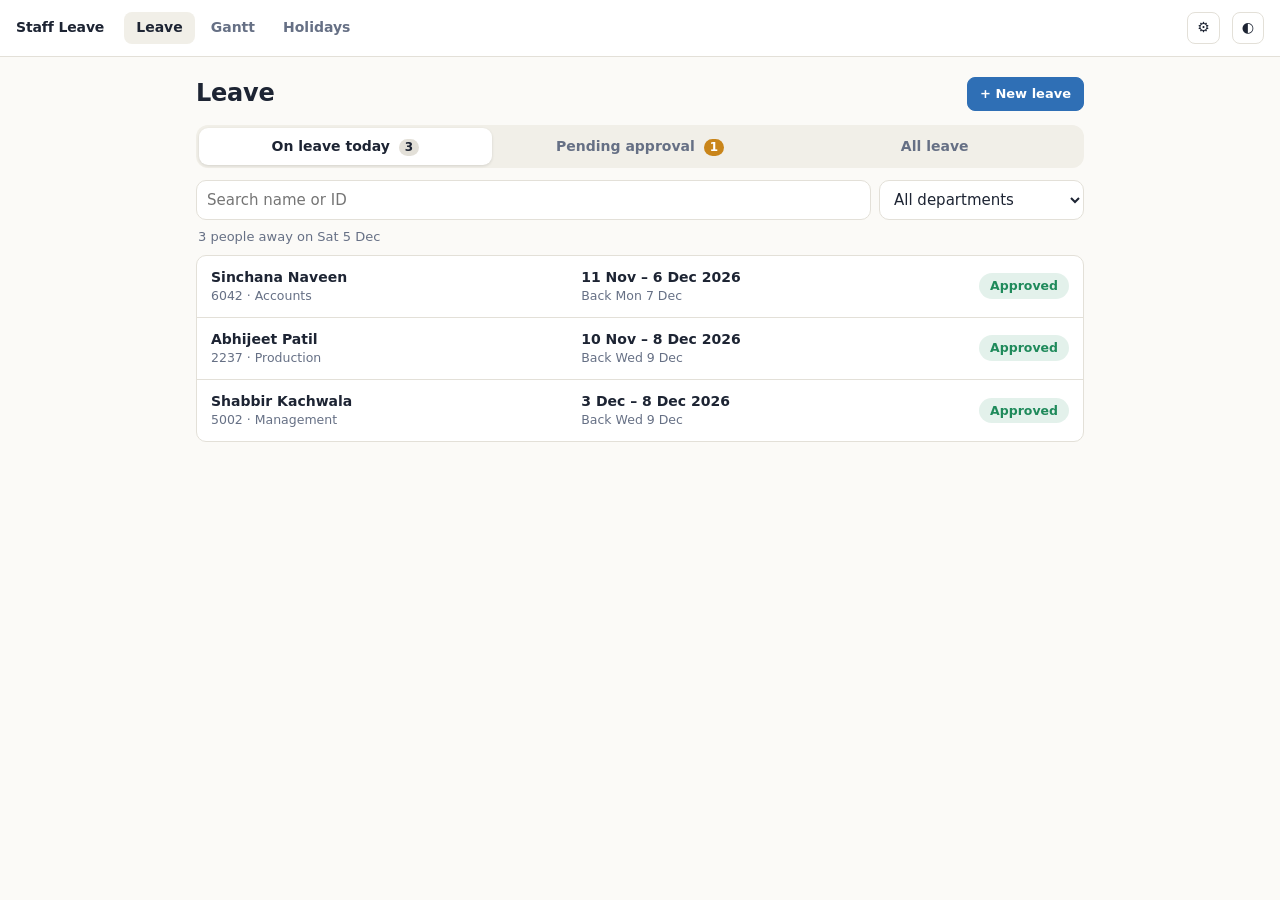
==== commit accc5053: "Rebuild Gantt page: same layout as Leave page, three simple filters, no stat boxes or department chi" ====
--- a/index.html
+++ b/index.html
@@ -4,7 +4,7 @@
 <meta charset="utf-8">
 <meta name="viewport" content="width=device-width, initial-scale=1, viewport-fit=cover">
 <title>Staff Leave</title>
-<link rel="stylesheet" href="style.css?v=3">
+<link rel="stylesheet" href="style.css?v=4">
 </head>
 <body>
 <div class="top">
@@ -110,8 +110,8 @@
 <datalist id="deptList"></datalist>
 <datalist id="nameList"></datalist>
 
-<script src="data.js?v=3"></script>
-<script src="shared.js?v=3"></script>
+<script src="data.js?v=4"></script>
+<script src="shared.js?v=4"></script>
 <script>
 initTheme();
 const $ = id => document.getElementById(id);
--- a/style.css
+++ b/style.css
@@ -268,3 +268,23 @@
   .seg .long { display: none; }
   .seg .cap { text-transform: capitalize; }
 }
+
+/* ===== Gantt page (v2) ===== */
+main.wide { max-width: 1400px; }
+.period { display: flex; align-items: stretch; flex: 0 1 230px; }
+.period select { flex: 1; border-radius: 0; min-width: 0; }
+.period .step { border: 1px solid var(--line); background: var(--input); color: var(--ink); width: 40px; min-height: 40px; font-size: 20px; line-height: 1; cursor: pointer; }
+.period .step:first-child { border-radius: 10px 0 0 10px; border-right: 0; }
+.period .step:last-child { border-radius: 0 10px 10px 0; border-left: 0; }
+.period .step:hover { background: var(--chip); }
+main.wide .gwrap { max-height: calc(100vh - 230px); }
+main.wide .legend { margin-top: 10px; }
+table.g thead .name { background: var(--surface); }
+table.g tbody .name { font-weight: 600; font-size: 13.5px; }
+table.g tr.grp .name { font-size: 11.5px; text-transform: uppercase; letter-spacing: .04em; }
+@media (max-width: 640px) {
+  .period { flex: 1 1 100%; }
+  main.wide .gwrap { max-height: calc(100dvh - 240px); }
+  table.g .name { min-width: 112px; max-width: 112px; padding: 0 8px; font-size: 12.5px; }
+}
+main.wide table.g { width: 100%; }
